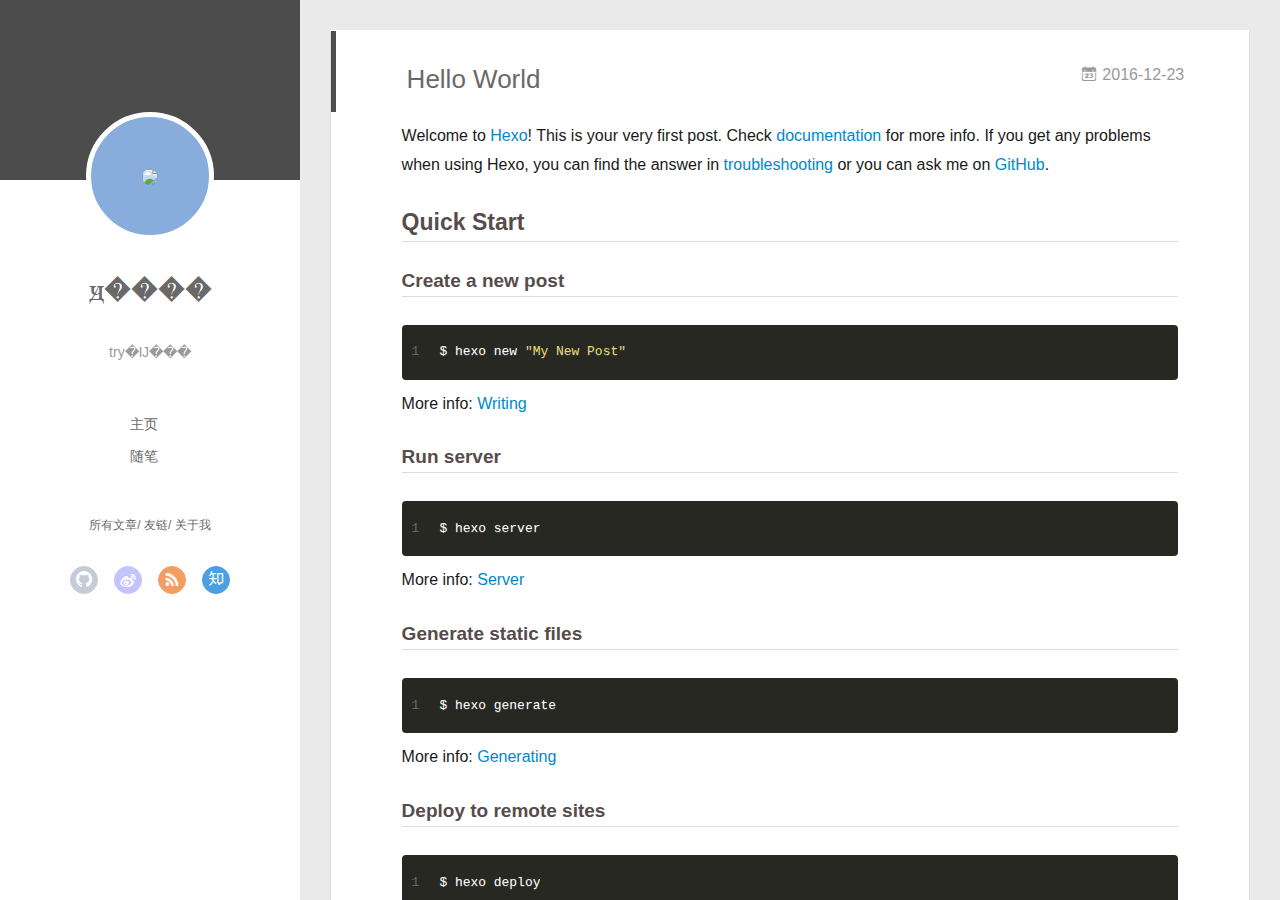
==== index.html @ 54d5b294 "Site updated: 2016-12-25 20:21:48" ====
<!DOCTYPE html>
<html>
<head>
  <meta charset="utf-8">
  
  <meta name="renderer" content="webkit">
  <meta http-equiv="X-UA-Compatible" content="IE=edge" >
  <link rel="dns-prefetch" href="http://inerdstack.com">
  <title>Hello</title>
  <meta name="viewport" content="width=device-width, initial-scale=1, maximum-scale=1">
  <meta name="description" content="There is a will,there is a way.">
<meta property="og:type" content="website">
<meta property="og:title" content="Hello">
<meta property="og:url" content="http://inerdstack.com/index.html">
<meta property="og:site_name" content="Hello">
<meta property="og:description" content="There is a will,there is a way.">
<meta name="twitter:card" content="summary">
<meta name="twitter:title" content="Hello">
<meta name="twitter:description" content="There is a will,there is a way.">
  
    <link rel="alternative" href="/atom.xml" title="Hello" type="application/atom+xml">
  
  
    <link rel="icon" href="/favicon.png">
  
  <link rel="stylesheet" href="/main.css?v=4.0.0.css">
  

  

</head>

<body>
  <div id="container" q-class="show:isCtnShow">
    <canvas id="anm-canvas" class="anm-canvas"></canvas>
    <div class="left-col" q-class="show:isShow">
      <div class="overlay"></div>
<div class="intrude-less">
	<header id="header" class="inner">
		<a href="/" class="profilepic">
			<img src="null" class="js-avatar">
		</a>

		<hgroup>
		  <h1 class="header-author"><a href="/">ԭ����</a></h1>
		</hgroup>

		
		<p class="header-subtitle">try�Ĳ���</p>
		

		<nav class="header-menu">
			<ul>
			
				<li><a href="/">主页</a></li>
	        
				<li><a href="/tags/随笔/">随笔</a></li>
	        
			</ul>
		</nav>
		<nav class="header-smart-menu">
	        
    		
    			
    			<a data-idx="0" q-on="click: openSlider(e, 'innerArchive')" href="javascript:void(0)">所有文章</a>
    			
    			
            
    			
    			<a data-idx="1" q-on="click: openSlider(e, 'friends')" href="javascript:void(0)">友链</a>
    			
    			
            
    			
    			<a data-idx="2" q-on="click: openSlider(e, 'aboutme')" href="javascript:void(0)">关于我</a>
    			
    			
            
		</nav>
		<nav class="header-nav">
			<div class="social">
				
					<a class="github" target="_blank" href="#" title="github"><i class="icon-github"></i></a>
		        
					<a class="weibo" target="_blank" href="#" title="weibo"><i class="icon-weibo"></i></a>
		        
					<a class="rss" target="_blank" href="#" title="rss"><i class="icon-rss"></i></a>
		        
					<a class="zhihu" target="_blank" href="#" title="zhihu"><i class="icon-zhihu"></i></a>
		        
			</div>
		</nav>
	</header>		
</div>

    </div>
    <div class="mid-col" q-class="show:isShow,hide:isShow|isFalse">
      <nav id="mobile-nav">
  	<div class="overlay">
  		<div class="slider-trigger"><i class="icon-sort"></i></div>
  		<h1 class="header-author js-mobile-header hide">ԭ����</h1>
  	</div>
	<div class="intrude-less">
		<header id="header" class="inner">
			<div class="profilepic">
				<img src="null" class="js-avatar">
			</div>
			<hgroup>
			  <h1 class="header-author">ԭ����</h1>
			</hgroup>
			
			<p class="header-subtitle">try�Ĳ���</p>
			
			<nav class="header-menu">
				<ul>
				
					<li><a href="/">主页</a></li>
		        
					<li><a href="/tags/随笔/">随笔</a></li>
		        
		        
		        	<li><a href="/archives/">所有文章</a></li>
		        
				</ul>
			</nav>
			<nav class="header-nav">
				<div class="social">
					
						<a class="github" target="_blank" href="#" title="github"><i class="icon-github"></i></a>
			        
						<a class="weibo" target="_blank" href="#" title="weibo"><i class="icon-weibo"></i></a>
			        
						<a class="rss" target="_blank" href="#" title="rss"><i class="icon-rss"></i></a>
			        
						<a class="zhihu" target="_blank" href="#" title="zhihu"><i class="icon-zhihu"></i></a>
			        
				</div>
			</nav>
		</header>				
	</div>
</nav>

      <div id="wrapper" class="body-wrap">
        <div class="menu-l">
          <div class="canvas-wrap">
            <canvas data-colors="#eaeaea" data-sectionHeight="100" data-contentId="js-content" id="myCanvas1" class="anm-canvas"></canvas>
          </div>
          <div id="js-content" class="content-ll">
            
  
    <article id="post-hello-world" class="article article-type-post  article-index" itemscope itemprop="blogPost">
  <div class="article-inner">
    
      <header class="article-header">
        
  
    <h1 itemprop="name">
      <a class="article-title" href="/2016/12/23/hello-world/">Hello World</a>
    </h1>
  

        <a href="/2016/12/23/hello-world/" class="archive-article-date">
  	<time datetime="2016-12-23T10:15:05.776Z" itemprop="datePublished"><i class="icon-calendar icon"></i>2016-12-23</time>
</a>
      </header>
    
    <div class="article-entry" itemprop="articleBody">
      
        <p>Welcome to <a href="https://hexo.io/" target="_blank" rel="external">Hexo</a>! This is your very first post. Check <a href="https://hexo.io/docs/" target="_blank" rel="external">documentation</a> for more info. If you get any problems when using Hexo, you can find the answer in <a href="https://hexo.io/docs/troubleshooting.html" target="_blank" rel="external">troubleshooting</a> or you can ask me on <a href="https://github.com/hexojs/hexo/issues" target="_blank" rel="external">GitHub</a>.</p>
<h2 id="Quick-Start"><a href="#Quick-Start" class="headerlink" title="Quick Start"></a>Quick Start</h2><h3 id="Create-a-new-post"><a href="#Create-a-new-post" class="headerlink" title="Create a new post"></a>Create a new post</h3><figure class="highlight bash"><table><tr><td class="gutter"><pre><div class="line">1</div></pre></td><td class="code"><pre><div class="line">$ hexo new <span class="string">"My New Post"</span></div></pre></td></tr></table></figure>
<p>More info: <a href="https://hexo.io/docs/writing.html" target="_blank" rel="external">Writing</a></p>
<h3 id="Run-server"><a href="#Run-server" class="headerlink" title="Run server"></a>Run server</h3><figure class="highlight bash"><table><tr><td class="gutter"><pre><div class="line">1</div></pre></td><td class="code"><pre><div class="line">$ hexo server</div></pre></td></tr></table></figure>
<p>More info: <a href="https://hexo.io/docs/server.html" target="_blank" rel="external">Server</a></p>
<h3 id="Generate-static-files"><a href="#Generate-static-files" class="headerlink" title="Generate static files"></a>Generate static files</h3><figure class="highlight bash"><table><tr><td class="gutter"><pre><div class="line">1</div></pre></td><td class="code"><pre><div class="line">$ hexo generate</div></pre></td></tr></table></figure>
<p>More info: <a href="https://hexo.io/docs/generating.html" target="_blank" rel="external">Generating</a></p>
<h3 id="Deploy-to-remote-sites"><a href="#Deploy-to-remote-sites" class="headerlink" title="Deploy to remote sites"></a>Deploy to remote sites</h3><figure class="highlight bash"><table><tr><td class="gutter"><pre><div class="line">1</div></pre></td><td class="code"><pre><div class="line">$ hexo deploy</div></pre></td></tr></table></figure>
<p>More info: <a href="https://hexo.io/docs/deployment.html" target="_blank" rel="external">Deployment</a></p>

      

      
    </div>
    <div class="article-info article-info-index">
      
      
      

      
        <p class="article-more-link">
          <a class="article-more-a" href="/2016/12/23/hello-world/">展开全文 >></a>
        </p>
      

      
      <div class="clearfix"></div>
    </div>
  </div>
</article>








  
  


          </div>
        </div>
      </div>
      <footer id="footer">
  <div class="outer">
    <div id="footer-info">
    	<div class="footer-left">
    		&copy; 2016 ԭ����
    	</div>
      	<div class="footer-right">
      		<a href="http://hexo.io/" target="_blank">Hexo</a>  Theme <a href="https://github.com/litten/hexo-theme-yilia" target="_blank">Yilia</a> by Litten
      	</div>
    </div>
  </div>
</footer>
    </div>
    <script>
	var yiliaConfig = {
		mathjax: false,
		isHome: true,
		isPost: false,
		isArchive: false,
		isTag: false,
		isCategory: false,
		open_in_new: false,
		root: "/",
		innerArchive: true
	}
</script>

<script src="/./main.js?v=4.0.0.js"></script>


    
<div class="tools-col" q-class="show:isShow,hide:isShow|isFalse" q-on="click:stop(e)">
  <div class="tools-wrap">
    
    	<section class="tools-section tools-section-all" q-show="innerArchive">
        <div class="search-wrap">
          <input class="search-ipt" q-model="search" type="text" placeholder="find something…">
          <i class="icon-search icon" q-show="search|isEmptyStr"></i>
          <i class="icon-close icon" q-show="search|isNotEmptyStr" q-on="click:clearChose(e)"></i>
        </div>
        <div class="widget tagcloud search-tag">
          <p class="search-tag-wording">tag:</p>
          <label class="search-switch">
            <input type="checkbox" q-on="click:toggleTag(e)" q-attr="checked:showTags">
          </label>
          <ul class="article-tag-list" q-show="showTags">
            
            <div class="clearfix"></div>
          </ul>
        </div>
        <ul class="search-ul">
          <p q-show="jsonFail" style="padding: 20px; font-size: 12px;">
            缺失模块。<br/>1、在博客根目录（注意不是yilia根目录）执行以下命令：<br/> npm i hexo-generator-json-content --save<br/><br/>
            2、在根目录_config.yml里添加配置：
<pre style="font-size: 12px;" q-show="jsonFail">
  jsonContent:
    meta: false
    pages: false
    posts:
      title: true
      date: true
      path: true
      text: true
      raw: false
      content: false
      slug: false
      updated: false
      comments: false
      link: false
      permalink: false
      excerpt: false
      categories: false
      tags: true
</pre>
          </p>
          <li class="search-li" q-repeat="items" q-show="isShow">
            <a q-attr="href:path|urlformat" class="search-title"><i class="icon-quo-left icon"></i><span q-text="title"></span></a>
            <p class="search-time">
              <i class="icon-calendar icon"></i>
              <span q-text="date|dateformat"></span>
            </p>
            <p class="search-tag">
              <i class="icon-price-tags icon"></i>
              <span q-repeat="tags" q-on="click:choseTag(e, name)" q-text="name|tagformat"></span>
            </p>
          </li>
        </ul>
    	</section>
    

    
    	<section class="tools-section tools-section-friends" q-show="friends">
  		
        <ul class="search-ul">
          
            <li class="search-li">
              <a href="http://localhost:4000/" target="_blank" class="search-title"><i class="icon-quo-left icon"></i>友情链接1</a>
            </li>
          
            <li class="search-li">
              <a href="http://localhost:4000/" target="_blank" class="search-title"><i class="icon-quo-left icon"></i>友情链接2</a>
            </li>
          
            <li class="search-li">
              <a href="http://localhost:4000/" target="_blank" class="search-title"><i class="icon-quo-left icon"></i>友情链接3</a>
            </li>
          
            <li class="search-li">
              <a href="http://localhost:4000/" target="_blank" class="search-title"><i class="icon-quo-left icon"></i>友情链接4</a>
            </li>
          
            <li class="search-li">
              <a href="http://localhost:4000/" target="_blank" class="search-title"><i class="icon-quo-left icon"></i>友情链接5</a>
            </li>
          
            <li class="search-li">
              <a href="http://localhost:4000/" target="_blank" class="search-title"><i class="icon-quo-left icon"></i>友情链接6</a>
            </li>
          
        </ul>
  		
    	</section>
    

    
    	<section class="tools-section tools-section-me" q-show="aboutme">
  	  	
  	  		<div class="aboutme-wrap" id="js-aboutme">很惭愧&lt;br&gt;&lt;br&gt;只做了一点微小的工作&lt;br&gt;谢谢大家</div>
  	  	
    	</section>
    
  </div>
  
</div>
    <!-- Root element of PhotoSwipe. Must have class pswp. -->
<div class="pswp" tabindex="-1" role="dialog" aria-hidden="true">

    <!-- Background of PhotoSwipe. 
         It's a separate element as animating opacity is faster than rgba(). -->
    <div class="pswp__bg"></div>

    <!-- Slides wrapper with overflow:hidden. -->
    <div class="pswp__scroll-wrap">

        <!-- Container that holds slides. 
            PhotoSwipe keeps only 3 of them in the DOM to save memory.
            Don't modify these 3 pswp__item elements, data is added later on. -->
        <div class="pswp__container">
            <div class="pswp__item"></div>
            <div class="pswp__item"></div>
            <div class="pswp__item"></div>
        </div>

        <!-- Default (PhotoSwipeUI_Default) interface on top of sliding area. Can be changed. -->
        <div class="pswp__ui pswp__ui--hidden">

            <div class="pswp__top-bar">

                <!--  Controls are self-explanatory. Order can be changed. -->

                <div class="pswp__counter"></div>

                <button class="pswp__button pswp__button--close" title="Close (Esc)"></button>

                <button class="pswp__button pswp__button--share" style="display:none" title="Share"></button>

                <button class="pswp__button pswp__button--fs" title="Toggle fullscreen"></button>

                <button class="pswp__button pswp__button--zoom" title="Zoom in/out"></button>

                <!-- Preloader demo http://codepen.io/dimsemenov/pen/yyBWoR -->
                <!-- element will get class pswp__preloader--active when preloader is running -->
                <div class="pswp__preloader">
                    <div class="pswp__preloader__icn">
                      <div class="pswp__preloader__cut">
                        <div class="pswp__preloader__donut"></div>
                      </div>
                    </div>
                </div>
            </div>

            <div class="pswp__share-modal pswp__share-modal--hidden pswp__single-tap">
                <div class="pswp__share-tooltip"></div> 
            </div>

            <button class="pswp__button pswp__button--arrow--left" title="Previous (arrow left)">
            </button>

            <button class="pswp__button pswp__button--arrow--right" title="Next (arrow right)">
            </button>

            <div class="pswp__caption">
                <div class="pswp__caption__center"></div>
            </div>

        </div>

    </div>

</div>
  </div>
</body>
</html>
---- main.css ----
.clearfix:after,.clearfix:before{content:"";display:table}.clearfix:after{clear:both}.left-col.show{box-shadow:0 0 6px 0 rgba(0,0,0,.75)}.mid-col,.mid-col.show .article,.tools-col,.tools-col .tools-section .search-tag.tagcloud .article-tag-list,.tools-col .tools-section .search-ul .search-tag span:hover,.tools-col .tools-section .search-ul .search-time span:hover,.tools-col .tools-section .search-ul .search-title:hover,.tools-col .tools-section .search-wrap .icon{-webkit-transition:all .2s ease-in;transition:all .2s ease-in;-ms-transition:all .2s ease-in}#container{-webkit-transition:all .8s ease-in;transition:all .8s ease-in;-ms-transition:all .8s ease-in}#container.show{background:-webkit-linear-gradient(250deg,#a0cfe4,#e8c37e);background:linear-gradient(200deg,#a0cfe4,#e8c37e)}@-webkit-keyframes leftIn{0%,60%,75%,90%,to{-webkit-animation-timing-function:cubic-bezier(.215,.61,.355,1);animation-timing-function:cubic-bezier(.215,.61,.355,1)}0%{-webkit-transform:translateZ(0);transform:translateZ(0)}60%{-webkit-transform:translate3d(358px,0,0);transform:translate3d(358px,0,0)}75%{-webkit-transform:translate3d(323px,0,0);transform:translate3d(323px,0,0)}90%{-webkit-transform:translate3d(338px,0,0);transform:translate3d(338px,0,0)}to{-webkit-transform:translate3d(333px,0,0);transform:translate3d(333px,0,0)}}@keyframes leftIn{0%,60%,75%,90%,to{-webkit-animation-timing-function:cubic-bezier(.215,.61,.355,1);animation-timing-function:cubic-bezier(.215,.61,.355,1)}0%{-webkit-transform:translateZ(0);transform:translateZ(0)}60%{-webkit-transform:translate3d(358px,0,0);transform:translate3d(358px,0,0)}75%{-webkit-transform:translate3d(323px,0,0);transform:translate3d(323px,0,0)}90%{-webkit-transform:translate3d(338px,0,0);transform:translate3d(338px,0,0)}to{-webkit-transform:translate3d(333px,0,0);transform:translate3d(333px,0,0)}}.mid-col.show{-webkit-animation-duration:.8s;animation-duration:.8s;-webkit-animation-fill-mode:both;animation-fill-mode:both;-webkit-animation-name:leftIn;animation-name:leftIn}@-webkit-keyframes leftOut{0%,60%,75%,90%,to{-webkit-animation-timing-function:cubic-bezier(.215,.61,.355,1);animation-timing-function:cubic-bezier(.215,.61,.355,1)}0%{-webkit-transform:translate3d(333px,0,0);transform:translate3d(333px,0,0)}60%{-webkit-transform:translate3d(-25px,0,0);transform:translate3d(-25px,0,0)}75%{-webkit-transform:translate3d(10px,0,0);transform:translate3d(10px,0,0)}90%{-webkit-transform:translate3d(-5px,0,0);transform:translate3d(-5px,0,0)}to{-webkit-transform:translateZ(0);transform:translateZ(0)}}@keyframes leftOut{0%,60%,75%,90%,to{-webkit-animation-timing-function:cubic-bezier(.215,.61,.355,1);animation-timing-function:cubic-bezier(.215,.61,.355,1)}0%{-webkit-transform:translate3d(333px,0,0);transform:translate3d(333px,0,0)}60%{-webkit-transform:translate3d(-25px,0,0);transform:translate3d(-25px,0,0)}75%{-webkit-transform:translate3d(10px,0,0);transform:translate3d(10px,0,0)}90%{-webkit-transform:translate3d(-5px,0,0);transform:translate3d(-5px,0,0)}to{-webkit-transform:translateZ(0);transform:translateZ(0)}}.mid-col.hide{-webkit-animation-duration:.8s;animation-duration:.8s;-webkit-animation-fill-mode:both;animation-fill-mode:both;-webkit-animation-name:leftOut;animation-name:leftOut}@-webkit-keyframes smallLeftIn{0%,60%,75%,90%,to{-webkit-animation-timing-function:cubic-bezier(.215,.61,.355,1);animation-timing-function:cubic-bezier(.215,.61,.355,1)}0%{-webkit-transform:translateZ(0);transform:translateZ(0)}60%{-webkit-transform:translate3d(325px,0,0);transform:translate3d(325px,0,0)}75%{-webkit-transform:translate3d(290px,0,0);transform:translate3d(290px,0,0)}90%{-webkit-transform:translate3d(305px,0,0);transform:translate3d(305px,0,0)}to{-webkit-transform:translate3d(300px,0,0);transform:translate3d(300px,0,0)}}@keyframes smallLeftIn{0%,60%,75%,90%,to{-webkit-animation-timing-function:cubic-bezier(.215,.61,.355,1);animation-timing-function:cubic-bezier(.215,.61,.355,1)}0%{-webkit-transform:translateZ(0);transform:translateZ(0)}60%{-webkit-transform:translate3d(325px,0,0);transform:translate3d(325px,0,0)}75%{-webkit-transform:translate3d(290px,0,0);transform:translate3d(290px,0,0)}90%{-webkit-transform:translate3d(305px,0,0);transform:translate3d(305px,0,0)}to{-webkit-transform:translate3d(300px,0,0);transform:translate3d(300px,0,0)}}.tools-col.show{-webkit-animation-duration:.8s;animation-duration:.8s;-webkit-animation-fill-mode:both;animation-fill-mode:both;-webkit-animation-name:smallLeftIn;animation-name:smallLeftIn}@-webkit-keyframes smallleftOut{0%,60%,75%,90%,to{-webkit-animation-timing-function:cubic-bezier(.215,.61,.355,1);animation-timing-function:cubic-bezier(.215,.61,.355,1)}0%{-webkit-transform:translate3d(333px,0,0);transform:translate3d(333px,0,0)}60%{-webkit-transform:translate3d(-25px,0,0);transform:translate3d(-25px,0,0)}75%{-webkit-transform:translate3d(10px,0,0);transform:translate3d(10px,0,0)}90%{-webkit-transform:translate3d(-5px,0,0);transform:translate3d(-5px,0,0)}to{-webkit-transform:translateZ(0);transform:translateZ(0)}}@keyframes smallleftOut{0%,60%,75%,90%,to{-webkit-animation-timing-function:cubic-bezier(.215,.61,.355,1);animation-timing-function:cubic-bezier(.215,.61,.355,1)}0%{-webkit-transform:translate3d(333px,0,0);transform:translate3d(333px,0,0)}60%{-webkit-transform:translate3d(-25px,0,0);transform:translate3d(-25px,0,0)}75%{-webkit-transform:translate3d(10px,0,0);transform:translate3d(10px,0,0)}90%{-webkit-transform:translate3d(-5px,0,0);transform:translate3d(-5px,0,0)}to{-webkit-transform:translateZ(0);transform:translateZ(0)}}.tools-col.hide{-webkit-animation-duration:.8s;animation-duration:.8s;-webkit-animation-fill-mode:both;animation-fill-mode:both;-webkit-animation-name:smallleftOut;animation-name:smallleftOut}html{-ms-text-size-adjust:100%;-webkit-text-size-adjust:100%;-webkit-tap-highlight-color:transparent;height:100%}body{margin:0;font-size:14px;font-family:Helvetica Neue,Helvetica,STHeiTi,Arial,sans-serif;line-height:1.5;color:#333;background-color:#fff;min-height:100%}article,aside,details,figcaption,figure,footer,header,hgroup,main,menu,nav,section,summary{display:block}audio,canvas,progress,video{display:inline-block}audio:not([controls]){display:none;height:0}progress{vertical-align:baseline}[hidden],template{display:none}a{background:transparent;text-decoration:none;color:#08c}a:active{outline:0}abbr[title]{border-bottom:1px dotted}b,strong{font-weight:700}dfn{font-style:italic}mark{background:#ff0;color:#000}small{font-size:80%}sub,sup{font-size:75%;line-height:0;position:relative;vertical-align:baseline}sup{top:-.5em}sub{bottom:-.25em}img{border:0;vertical-align:middle;max-width:100%}svg:not(:root){overflow:hidden}pre{overflow:auto;white-space:pre;white-space:pre-wrap;word-wrap:break-word}code,kbd,pre,samp{font-family:monospace,monospace;font-size:1em}button,input,optgroup,select,textarea{color:inherit;font:inherit;margin:0;vertical-align:middle}button,input,select{overflow:visible}button,select{text-transform:none}button,html input[type=button],input[type=reset],input[type=submit]{-webkit-appearance:button;cursor:pointer}[disabled]{cursor:default}button::-moz-focus-inner,input::-moz-focus-inner{border:0;padding:0}input{line-height:normal}input[type=checkbox],input[type=radio]{box-sizing:border-box;padding:0}input[type=number]::-webkit-inner-spin-button,input[type=number]::-webkit-outer-spin-button{height:auto}input[type=search]{-webkit-appearance:textfield;box-sizing:border-box}input[type=search]::-webkit-search-cancel-button,input[type=search]::-webkit-search-decoration{-webkit-appearance:none}fieldset{border:1px solid silver;margin:0 2px;padding:.35em .625em .75em}legend{border:0;padding:0}textarea{overflow:auto;resize:vertical;vertical-align:top}optgroup{font-weight:700}button,input,select,textarea{outline:0}input,textarea{-webkit-user-modify:read-write-plaintext-only}input::-ms-clear,input::-ms-reveal{display:none}input::-moz-placeholder,textarea::-moz-placeholder{color:#999}input:-ms-input-placeholder,textarea:-ms-input-placeholder{color:#999}input::-webkit-input-placeholder,textarea::-webkit-input-placeholder{color:#999}.placeholder{color:#999}table{border-collapse:collapse;border-spacing:0}td,th{padding:0}blockquote,figure,form,h1,h2,h3,h4,h5,h6,p{margin:0}dd,dl,li,ol,ul{margin:0;padding:0}ol,ul{list-style:none outside none}h1,h2,h3{line-height:2;font-weight:400}h1{font-size:18px}h2{font-size:16px}h3{font-size:14px}i{font-style:normal}*{box-sizing:border-box}@font-face{font-family:iconfont;src:url(/fonts/iconfont.eot);src:url(/fonts/iconfont.eot#iefix) format("embedded-opentype"),url(/fonts/iconfont.woff) format("woff"),url(/fonts/iconfont.ttf) format("truetype"),url(/fonts/iconfont.svg#iconfont) format("svg")}[class*=" icon-"],[class^=icon-]{font-family:iconfont!important;speak:none;font-size:16px;font-style:normal;font-weight:400;font-variant:normal;text-transform:none;line-height:1;-webkit-font-smoothing:antialiased;-moz-osx-font-smoothing:grayscale}.icon-twitter:before{content:"\E600"}.icon-facebook:before{content:"\E601"}.icon-clock:before{content:"\E602"}.icon-mail:before{content:"\E609"}.icon-link:before{content:"\E6AB"}.icon-search:before{content:"\E65B"}.icon-smile:before{content:"\E64A"}.icon-roundrightfill:before{content:"\E65A"}.icon-list:before{content:"\E682"}.icon-book:before{content:"\E6FE"}.icon-home:before{content:"\E6BB"}.icon-share:before{content:"\E618"}.icon-qq:before{content:"\E62D"}.icon-weibo:before{content:"\E619"}.icon-sort:before{content:"\E700"}.icon-jianshu:before{content:"\E613"}.icon-circle-left:before{content:"\E71F"}.icon-circle-right:before{content:"\E720"}.icon-loading:before{content:"\E614"}.icon-close:before{content:"\E60C"}.icon-tumblr:before{content:"\E6B0"}.icon-calendar:before{content:"\E667"}.icon-rss:before{content:"\E877"}.icon-price-tags:before{content:"\E6F9"}.icon-quo-left:before{content:"\E7F5"}.icon-quo-right:before{content:"\E7F6"}.icon-github:before{content:"\E735"}.icon-film:before{content:"\E7B7"}.icon-weixin:before{content:"\E61F"}.icon-qzone:before{content:"\E680"}.icon-douban:before{content:"\E64C"}.icon-roundleftfill:before{content:"\E799"}.icon-tuding:before{content:"\E651"}.icon-zhihu:before{content:"\E61B"}.icon-linkedin:before{content:"\E6D4"}.icon-google:before{content:"\E635"}body,button,input,select,textarea{color:#1a1a1a;font-family:lucida grande,lucida sans unicode,lucida,helvetica,Hiragino Sans GB,Microsoft YaHei,WenQuanYi Micro Hei,sans-serif;font-size:16px;font-size:1rem;line-height:1.75}body{overflow-y:hidden;background:#eaeaea}#container,body,html{height:100%;overflow-x:hidden;overflow-y:auto}#container{position:relative;min-height:100%}#container .anm-canvas{display:none}#container.show .anm-canvas{display:block;position:fixed}.body-wrap{margin-bottom:80px}.mid-col{position:absolute;right:0;min-height:100%;background:#eaeaea;left:300px;width:auto}.mid-col.show{background:none;opacity:.9}.mid-col.show .article{background:hsla(0,0%,100%,.3)}#mobile-nav{display:none}#mobile-nav .overlay{height:110px;position:absolute;width:100%;background:#4d4d4d}#mobile-nav .overlay.fixed{position:fixed;height:42px;z-index:99}#mobile-nav #header{padding:10px 0 0}#mobile-nav #header .profilepic{display:block;position:relative;z-index:100}#mobile-nav #header .header-menu{height:auto;margin:10px}#mobile-nav #header .header-menu ul{text-align:center;cursor:default}#mobile-nav #header .header-menu li{display:inline-block;margin:3px}.left-col{background:#fff;width:300px;position:fixed;opacity:1;-webkit-transition:all .2s ease-in;transition:all .2s ease-in;height:100%;z-index:999}.left-col .overlay{width:100%;height:180px;background-color:#000;position:absolute;opacity:.7}.left-col .intrude-less{width:76%;text-align:center;margin:112px auto 0}.left-col #header{width:100%;height:300px;position:relative;border-bottom:1px solid color-border}.left-col #header a{color:#696969}.left-col #header a:hover{color:#b0a0aa}.left-col #header .header-subtitle{text-align:center;color:#999;font-size:14px;line-height:25px;overflow:hidden;text-overflow:ellipsis;display:-webkit-box;-webkit-line-clamp:2;-webkit-box-orient:vertical}.left-col #header .header-menu{font-weight:300;line-height:31px;cursor:pointer;text-transform:uppercase;float:none;min-height:150px;margin-left:-12px;text-align:center;display:-webkit-box;-webkit-box-orient:horizontal;-webkit-box-pack:center;-webkit-box-align:center}.left-col #header .header-menu li{cursor:default}.left-col #header .header-menu li a{font-size:14px;min-width:300px}.left-col #header .header-smart-menu{font-size:12px;margin-bottom:20px}.left-col #header .header-smart-menu a:after{content:'/'}.left-col #header .header-smart-menu a:last-child:after{content:''}.left-col #header .profilepic{display:block;border:5px solid #fff;border-radius:300px;width:128px;height:128px;margin:0 auto;position:relative;overflow:hidden;background:#88acdb;-webkit-transition:all .2s ease-in;display:-webkit-box;-webkit-box-orient:horizontal;-webkit-box-pack:center;-webkit-box-align:center;text-align:center}.left-col #header .profilepic img{border-radius:300px;opacity:1;-webkit-transition:all .2s ease-in}.left-col #header .profilepic img.show{width:100%;height:100%;opacity:1}.left-col #header .header-author{text-align:center;margin:.67em 0;font-family:Roboto,serif;font-size:30px;-webkit-transition:.3s;transition:.3s}::-webkit-scrollbar{width:10px;height:10px}::-webkit-scrollbar-button{width:0;height:0}::-webkit-scrollbar-button:end:decrement,::-webkit-scrollbar-button:start:increment{display:none}::-webkit-scrollbar-corner{display:block}::-webkit-scrollbar-thumb{border-radius:8px;background-color:rgba(0,0,0,.2)}::-webkit-scrollbar-thumb:hover{border-radius:8px;background-color:rgba(0,0,0,.5)}::-webkit-scrollbar-thumb,::-webkit-scrollbar-track{border-right:1px solid transparent;border-left:1px solid transparent}::-webkit-scrollbar-track:hover{background-color:rgba(0,0,0,.15)}::-webkit-scrollbar-button:start{width:10px;height:10px;background:url(/img/scrollbar_arrow.png) no-repeat 0 0}::-webkit-scrollbar-button:start:hover{background:url(/img/scrollbar_arrow.png) no-repeat -15px 0}::-webkit-scrollbar-button:start:active{background:url(/img/scrollbar_arrow.png) no-repeat -30px 0}::-webkit-scrollbar-button:end{width:10px;height:10px;background:url(/img/scrollbar_arrow.png) no-repeat 0 -18px}::-webkit-scrollbar-button:end:hover{background:url(/img/scrollbar_arrow.png) no-repeat -15px -18px}::-webkit-scrollbar-button:end:active{background:url(/img/scrollbar_arrow.png) no-repeat -30px -18px}.article-entry .highlight,.article-entry pre{background:#272822;margin:10px 0;padding:10px;overflow:auto;color:#fff;font-size:.9em;line-height:22.400000000000002px}.article-entry .gist .gist-file .gist-data .line-numbers,.article-entry .highlight .gutter pre,.article-entry .highlight .gutter pre .line{color:#666}.article-entry code,.article-entry pre{font-family:Source Code Pro,Consolas,Monaco,Menlo,monospace}.article-entry code{background:#eee;padding:0 .3em;border:none}.article-entry pre code{background:none;text-shadow:none;padding:0;color:#fff}.article-entry .highlight{border-radius:4px}.article-entry .highlight pre{border:none;margin:0;padding:0}.article-entry .highlight table{margin:0;width:auto}.article-entry .highlight td{border:none;padding:0}.article-entry .highlight figcaption{color:highlight-comment;line-height:1em;margin-bottom:1em}.article-entry .highlight figcaption:after,.article-entry .highlight figcaption:before{content:"";display:table}.article-entry .highlight figcaption:after{clear:both}.article-entry .highlight figcaption a{float:right}.article-entry .highlight .gutter pre{text-align:right;padding-right:20px}.article-entry .highlight .gutter pre .line{text-shadow:none}.article-entry .highlight .line{color:#fff}.article-entry .gist{margin:0 -20px;border-style:solid;border-color:#ddd;border-width:1px 0;background:#272822;padding:15px 20px 15px 0}.article-entry .gist .gist-file{border:none;font-family:Source Code Pro,Consolas,Monaco,Menlo,monospace;margin:0}.article-entry .gist .gist-file .gist-data{background:none;border:none}.article-entry .gist .gist-file .gist-data .line-numbers{background:none;border:none;padding:0 20px 0 0}.article-entry .gist .gist-file .gist-data .line-data{padding:0!important}.article-entry .gist .gist-file .highlight{margin:0;padding:0;border:none}.article-entry .gist .gist-file .gist-meta{background:#272822;color:highlight-comment;font:.85em Helvetica Neue,Helvetica,Arial,sans-serif;text-shadow:0 0;padding:0;margin-top:1em;margin-left:20px}.article-entry .gist .gist-file .gist-meta a{color:#258fb8;font-weight:400}.article-entry .gist .gist-file .gist-meta a:hover{text-decoration:underline}pre .comment{color:#75715e}pre .class .params,pre .function .keyword,pre .keyword{color:#66d9ef}pre .css .value,pre .doctype,pre .function,pre .params,pre .tag{color:#fff}pre .at_rule,pre .at_rule .keyword,pre .css~* .tag,pre .preprocessor,pre .preprocessor .keyword,pre .title{color:#f92672}pre .attribute,pre .built_in,pre .class,pre .css~* .class,pre .function .title{color:#a6e22e}pre .string,pre .value{color:#e6db74}pre .number{color:#7163d7}pre .css~* .id,pre .id{color:#fd971f}#header .tagcloud a{color:#fff}.tagcloud a{display:inline-block;text-decoration:none;font-weight:400;font-size:10px;color:#fff;height:18px;line-height:18px;float:left;padding:0 5px 0 10px;position:relative;border-radius:0 5px 5px 0;margin:5px 9px 5px 8px;font-family:Menlo,Monaco,Andale Mono,lucida console,Courier New,monospace}.tagcloud a:hover{opacity:.8}.tagcloud a:before{content:" ";width:0;height:0;position:absolute;top:0;left:-18px;border:9px solid transparent}.tagcloud a:after{content:" ";width:4px;height:4px;background-color:#fff;border-radius:4px;box-shadow:0 0 0 1px rgba(0,0,0,.3);position:absolute;top:7px;left:2px}.tagcloud a.color1{background:#ff945c}.tagcloud a.color1:before{border-right-color:#ff945c}.tagcloud a.color2{background:#cc8167}.tagcloud a.color2:before{border-right-color:#cc8167}.tagcloud a.color3{background:#ba8f6c}.tagcloud a.color3:before{border-right-color:#ba8f6c}.tagcloud a.color4{background:#94635c}.tagcloud a.color4:before{border-right-color:#94635c}.tagcloud a.color5{background:#7b5d5f}.tagcloud a.color5:before{border-right-color:#7b5d5f}.article-tag-list .article-tag-list-item{float:left}.article-pop-out .icon-tuding{color:#999;float:left;margin-right:10px;margin-top:6px}.article-tag,.article-tag .article-tag-list{float:left}.article-tag .icon-price-tags{color:#999;float:left;margin-right:10px;margin-top:6px}.article-category{float:left}.article-category .icon{color:#999;float:left;margin-right:10px;margin-top:6px}.article-pop-out{float:left}.archive-article-date{color:#999;margin-right:7.6923%;float:right}.archive-article-date .icon{margin:5px 5px 5px 0}.glass{background-color:rgba(54,70,93,.9);z-index:998;-webkit-transition:opacity .15s;transition:opacity .15s;width:100%;height:100%;display:none}.glass,.tagcloud-ctn{left:0;opacity:1;bottom:0;position:fixed;right:0;top:0}.tagcloud-ctn{z-index:90120;background-size:100% 100%}.tagcloud-ctn .tagcloud-global{position:fixed;top:50%;left:50%;margin-top:-115px;margin-left:-315px;width:630px}.tagcloud-ctn .tagcloud-global a{width:80px;height:80px;border-radius:50%;background:#f2992e;color:#fff;display:block;float:left;line-height:80px;text-align:center}.tagcloud-ctn .tagcloud-global .tab-post-types .tab-post-type:nth-child(1) .post-type-icon{background:#f2992e}.tagcloud-ctn .tagcloud-global .tab-post-types .tab-post-type:nth-child(2) .post-type-icon{background:#56bc8a}.tagcloud-ctn .tagcloud-global .tab-post-types .tab-post-type:nth-child(3) .post-type-icon{background:#4aa8d8}.tagcloud-ctn .tagcloud-global .tab-post-types .tab-post-type:nth-child(4) .post-type-icon{background:#a77dc2}.tagcloud-ctn .tagcloud-global .tab-post-types .tab-post-type:nth-child(5) .post-type-icon{background:#dd765d}#header .header-nav{width:100%;position:absolute;-webkit-transition:-webkit-transform .3s ease-in;transition:-webkit-transform .3s ease-in;transition:transform .3s ease-in;transition:transform .3s ease-in,-webkit-transform .3s ease-in}#header .header-nav .social{margin-top:10px;text-align:center;display:-webkit-box;display:-ms-flexbox;display:flex;-ms-flex-wrap:wrap;flex-wrap:wrap;-webkit-box-pack:center;-ms-flex-pack:center;justify-content:center}#header .header-nav .social a{border-radius:50%;display:-moz-inline-stack;display:inline-block;vertical-align:middle;*vertical-align:auto;zoom:1;*display:inline;margin:0 8px 15px;-webkit-transition:.3s;transition:.3s;text-align:center;color:#fff;opacity:.7;width:28px;height:28px;line-height:26px}#header .header-nav .social a:hover{opacity:1}#header .header-nav .social a.weibo{background:#aaf;border:1px solid #aaf}#header .header-nav .social a.weibo:hover{border:1px solid #aaf}#header .header-nav .social a.rss{background:#ef7522;border:1px solid #ef7522}#header .header-nav .social a.rss:hover{border:1px solid #cf5d0f}#header .header-nav .social a.github{background:#afb6ca;border:1px solid #afb6ca}#header .header-nav .social a.github:hover{border:1px solid #909ab6}#header .header-nav .social a.facebook{background:#3b5998;border:1px solid #3b5998}#header .header-nav .social a.facebook:hover{border:1px solid #2d4373}#header .header-nav .social a.google{background:#c83d20;border:1px solid #c83d20}#header .header-nav .social a.google:hover{border:1px solid #9c3019}#header .header-nav .social a.twitter{background:#55cff8;border:1px solid #55cff8}#header .header-nav .social a.twitter:hover{border:1px solid #24c1f6}#header .header-nav .social a.linkedin{background:#005a87;border:1px solid #005a87}#header .header-nav .social a.linkedin:hover{border:1px solid #006b98}#header .header-nav .social a.zhihu{background:#0078d8;border:1px solid #0078d8}#header .header-nav .social a.zhihu:hover{border:1px solid #0078d8}#header .header-nav .social a.douban{background:#06c611;border:1px solid #06c611}#header .header-nav .social a.douban:hover{border:1px solid #06c611}#header .header-nav .social a.mail{background:#005a87;border:1px solid #005a87}#header .header-nav .social a.mail:hover{border:1px solid #006b98}#header .header-nav .social a.jianshu{background:#ff5722;border:1px solid #ff5722}#header .header-nav .social a.jianshu:hover{border:1px solid #ff5722}#header .header-nav .social a.weixin{background:#4caf50;border:1px solid #4caf50}#header .header-nav .social a.weixin:hover{border:1px solid #4caf50}#header .header-nav .social a.qq{background:#34baad;border:1px solid #34baad}#header .header-nav .social a.qq:hover{border:1px solid #34baad}#page-nav{text-align:center;margin-top:30px}#page-nav .page-number{width:20px;height:25px;background:#4d4d4d;display:inline-block;color:#fff;line-height:25px;font-size:12px;margin:0 5px 30px;border-radius:2px}#page-nav .page-number:hover{background:#5e5e5e}#page-nav .current{background:#88acdb;cursor:default}#page-nav .current:hover{background:#88acdb}#page-nav .extend{color:#4d4d4d;margin:0 27px;opacity:1}#page-nav .extend:hover{color:#5e5e5e}#page-nav:hover .extend{opacity:1}.archives-wrap{position:relative;margin:0 30px;padding-right:60px;border-bottom:1px solid #eee;background:#fff}.archives-wrap:first-child{margin-top:30px}.archives-wrap:last-child{margin-bottom:80px}.archives-wrap .archive-year-wrap{line-height:35px;width:200px;position:absolute;padding-top:15px;font-size:1.8em}.archives-wrap .archive-year-wrap a{color:#666;font-weight:700;padding-left:48px}.archives{position:relative}.archives .article-info{border:none}.archives .archive-article{margin-left:200px;padding:20px 0;border-bottom:1px solid #eee;border-top:1px solid #fff;position:relative}.archives .archive-article:first-child{border-top:none}.archives .archive-article:last-child{border-bottom:none}.archives .archive-article-title{font-size:16px;color:#333;-webkit-transition:color .3s;transition:color .3s}.archives .archive-article-title:hover{color:#657b83}.archives .archive-article-title span{display:block;color:#a8a8a8;font-size:12px;line-height:14px;height:7px;padding-left:2px}.archives .archive-article-title span:before{display:inline-block;content:"\201C";font-family:serif;font-size:30px;float:left;margin:4px 4px 0 -12px;color:#c8c8c8}.archive-article-inner .icon-clock{margin-right:5px}.archive-article-inner .archive-article-header{position:relative;min-height:36px}.archive-article-inner .article-meta{position:relative;float:right;margin-top:-10px;color:#555;background:none;text-align:right;width:auto}.archive-article-inner .article-meta .article-date time{color:#aaa}.archive-article-inner .article-meta .archive-article-date,.archive-article-inner .article-meta .article-tag-list{margin-right:30px;display:-moz-inline-stack;display:inline-block;vertical-align:middle;zoom:1;color:#666;font-size:14px}.archive-article-inner .article-meta .archive-article-date{cursor:default;font-size:12px;margin-bottom:5px;margin-top:-10px;margin-right:0}.archive-article-inner .article-meta .article-category:before{float:left;margin-top:1px;left:15px}.archive-article-inner .article-meta .article-category .article-category-link{width:auto;max-width:83px;padding-left:10px}.archive-article-inner .article-meta .article-tag-list{margin-top:0}.archive-article-inner .article-meta .article-tag-list:before{left:15px}.archive-article-inner .article-meta .article-tag-list .article-tag-list-item{display:inline-block;width:auto;max-width:83px;padding-left:8px;font-size:12px}.tools-col{width:360px;height:100%;position:fixed;left:0;top:0;z-index:998;padding:0;opacity:0}.tools-col.show{opacity:1}.tools-col .tools-section,.tools-col .tools-wrap{height:100%;color:#e5e5e5;width:360px;overflow:hidden;overflow-y:auto}.tools-col .tools-section ::-webkit-scrollbar,.tools-col .tools-wrap ::-webkit-scrollbar{display:none}.tools-col .tools-section .search-wrap{width:310px;margin:20px 20px 10px;position:relative}.tools-col .tools-section .search-wrap .search-ipt{width:310px;color:#fff;background:none;border:none;border-bottom:2px solid #fff;font-family:Roboto,serif}.tools-col .tools-section .search-wrap .icon{position:absolute;right:0;top:7px;color:#fff;cursor:pointer}.tools-col .tools-section .search-wrap .icon:hover{-webkit-transform:scale(1.2);transform:scale(1.2)}.tools-col .tools-section .search-wrap ::-webkit-input-placeholder{color:#ededed}.tools-col .tools-section .search-tag.tagcloud{text-align:center;position:relative}.tools-col .tools-section .search-tag.tagcloud .search-tag-wording{font-size:12px;float:right;margin:4px 75px 0 0}.tools-col .tools-section .search-tag.tagcloud .search-switch{width:40px;height:25px;display:block}.tools-col .tools-section .search-tag.tagcloud .search-switch input{width:40px;height:14px;position:absolute;top:0;right:30px;z-index:2;border:0;background:0 0;-webkit-appearance:none;outline:0}.tools-col .tools-section .search-tag.tagcloud .search-switch input:before{content:'';width:40px;height:14px;border:1px solid #bdcabc;background-color:#fdfdfd;border-radius:20px;cursor:pointer;display:inline-block;position:relative;vertical-align:middle;box-sizing:content-box;box-shadow:inset 0 0 0 0 #dfdfdf;-webkit-transition:border .4s,box-shadow .4s;transition:border .4s,box-shadow .4s;background-clip:content-box}.tools-col .tools-section .search-tag.tagcloud .search-switch input:checked:before{border-color:#64bd63;box-shadow:inset 0 0 0 .16rem #64bd63;background-color:#64bd63;-webkit-transition:border .4s,box-shadow .4s,background-color 1.2s;transition:border .4s,box-shadow .4s,background-color 1.2s}.tools-col .tools-section .search-tag.tagcloud .search-switch input:checked:after{left:27px;background:#fff}.tools-col .tools-section .search-tag.tagcloud .search-switch input:after{content:'';width:14px;height:14px;position:absolute;top:16px;left:2px;-webkit-transform:translateY(-50%);border-radius:100%;background-color:#91c0f1;box-shadow:0 1px 1px rgba(0,0,0,.4);-webkit-transition:left .2s;transition:left .2s;cursor:pointer}.tools-col .tools-section .search-tag.tagcloud .article-tag-list{display:none;margin:15px 10px 0;padding:10px;background:hsla(0,0%,100%,.2)}.tools-col .tools-section .search-tag.tagcloud .article-tag-list.show{display:block}.tools-col .tools-section .search-tag.tagcloud .a{float:none}.tools-col .tools-section .search-ul{margin-top:10px;color:rgba(77,77,77,.75)}.tools-col .tools-section .search-ul .search-li{padding:10px 20px;border-bottom:1px dotted #dcdcdc}.tools-col .tools-section .search-ul .search-li:hover{background:hsla(0,0%,100%,.2)}.tools-col .tools-section .search-ul .search-title{overflow:hidden;white-space:nowrap;text-overflow:ellipsis;display:block;color:#fffff8;text-shadow:1px 1px rgba(77,77,77,.25)}.tools-col .tools-section .search-ul .search-title .icon{margin-right:10px;color:#fffdd8}.tools-col .tools-section .search-ul .search-title:hover{color:#fff}.tools-col .tools-section .search-ul .search-tag,.tools-col .tools-section .search-ul .search-time{font-size:12px;color:#fffdd8;margin-right:10px}.tools-col .tools-section .search-ul .search-tag .icon,.tools-col .tools-section .search-ul .search-time .icon{margin-right:0}.tools-col .tools-section .search-ul .search-tag span,.tools-col .tools-section .search-ul .search-time span{cursor:pointer}.tools-col .tools-section .search-ul .search-tag span:hover,.tools-col .tools-section .search-ul .search-time span:hover{color:#fff}.tools-col .tools-section .search-ul .search-time{float:left}.tools-col .tools-section .search-ul .search-tag span{margin-right:5px}.tools-col .tools-section-friends{padding-top:30px}.tools-col .aboutme-wrap{display:-webkit-box;display:-ms-flexbox;display:flex;-webkit-box-align:center;-ms-flex-align:center;align-items:center;-webkit-box-pack:center;-ms-flex-pack:center;justify-content:center;width:100%;height:100%;color:#fffdd8;text-shadow:1px 1px rgba(77,77,77,.45)}.body-wrap>article{position:relative}@-webkit-keyframes cd-bounce-1{0%{opacity:0;-webkit-transform:scale(1)}60%{opacity:1;-webkit-transform:scale(1.01)}to{-webkit-transform:scale(1)}}@keyframes cd-bounce-1{0%{opacity:0;-webkit-transform:scale(1);transform:scale(1)}60%{opacity:1;-webkit-transform:scale(1.01);transform:scale(1.01)}to{-webkit-transform:scale(1);transform:scale(1)}}.article{margin:30px;position:relative;border:1px solid #ddd;border-top:1px solid #fff;border-bottom:1px solid #fff;background:#fff;-webkit-transition:all .2s ease-in;transition:all .2s ease-in}.article img{max-width:100%}.article-inner h1.article-title,.article-title{color:#696969;margin-left:0;font-weight:300;line-height:35px;margin-bottom:20px;font-size:26px;-webkit-transition:color .3s;transition:color .3s}.article-header{border-left:5px solid #4d4d4d;padding:30px 0 15px 25px;padding-left:7.6923%}.article-meta{width:150px;font-size:14;text-align:right;position:absolute;right:0;top:23px;text-align:center;z-index:1}.article-meta time{color:#aaa}.article-meta time .icon-clock{margin-right:8px;font-size:16px}.article-more-link{margin-top:0;text-align:left;float:right}.article-more-link a{background:#4d4d4d;color:#fff;font-size:12px;padding:5px 8px;line-height:16px;border-radius:2px;-webkit-transition:background .3s;transition:background .3s}.article-more-link a:hover{background:#3c3c3c}.article-more-link a.hidden{visibility:hidden}.article-info.info-on-right{margin:10px 0 0;float:right}.article-info-index.article-info{padding-top:20px;margin:30px 7.6923% 0;min-height:72px;border-top:1px solid #ddd}.article-info-post.article-info{padding:0;border:none;margin:-30px 0 20px 7.6923%}.article-inner p{margin:0 0 1.75em}.article-inner{border-color:#d1d1d1}.article-inner h1{font-size:28px;font-size:1.75rem;line-height:1.25;margin-top:2em;margin-bottom:1em}.article-inner h2{font-size:23px;font-size:1.4375rem;line-height:1.2173913043;margin-top:2.4347826087em;margin-bottom:1.2173913043em}.article-inner h3{font-size:19px;font-size:1.1875rem;line-height:1.1052631579;margin-top:2.9473684211em;margin-bottom:1.4736842105em}.article-inner h4,.article-inner h5,.article-inner h6{font-size:16px;font-size:1rem;line-height:1.3125;margin-top:3.5em;margin-bottom:1.75em}.article-inner h4{letter-spacing:.140625em;text-transform:uppercase}.article-inner h6{font-style:italic}.article-inner h1,.article-inner h2,.article-inner h3,.article-inner h4,.article-inner h5,.article-inner h6{font-weight:900}.article-inner h1:first-child,.article-inner h2:first-child,.article-inner h3:first-child,.article-inner h4:first-child,.article-inner h5:first-child,.article-inner h6:first-child{margin-top:0}.article-inner h1:first-child{margin-bottom:10px;display:inline}.article-entry{line-height:1.8em;padding-right:7.6923%;padding-left:7.6923%}.article-entry p{margin-top:10px}.article-entry li code,.article-entry p code{padding:1px 3px;margin:0 3px;background:#ddd;border:1px solid #ccc;font-family:Menlo,Monaco,Andale Mono,lucida console,Courier New,monospace;word-wrap:break-word;font-size:14px}.article-entry blockquote{background:#ddd;border-left:5px solid #ccc;padding:15px 20px;margin-top:10px;border-left:5px solid #657b83;background:#f6f6f6}.article-entry blockquote p{margin-top:0;margin-bottom:0}.article-entry em{font-style:italic}.article-entry ol li:before,.article-entry ul li:before{content:"";width:6px;height:6px;border:1px solid #999;border-radius:10px;background:#aaa;display:inline-block;margin-right:10px;float:left;margin-top:12px}.article-entry ol,.article-entry ul{font-size:14px;margin:10px 0}.article-entry li ol,.article-entry li ul{margin-left:30px}.article-entry li ol li:before,.article-entry li ul li:before{content:"";background:#dedede}.article-entry h1{margin-top:30px}.article-entry h2,.article-entry h3,.article-entry h4,.article-entry h5,.article-entry h6{margin-top:20px;font-weight:700;color:#574c4c;padding-bottom:5px;border-bottom:1px solid #ddd}.article-entry video{max-width:100%}.article-entry strong{font-weight:700}.article-entry .caption{display:block;font-size:.8em;color:#aaa}.article-entry hr{height:0;margin-top:20px;margin-bottom:20px;border-left:0;border-right:0;border-top:1px solid #ddd;border-bottom:1px solid #fff}.article-entry pre{line-height:1.5;margin-top:10px;padding:5px 15px;overflow-x:auto;color:#657b83;border:1px solid #ccc;text-shadow:0 1px #444;font-family:Menlo,Monaco,Andale Mono,lucida console,Courier New,monospace}.article-entry pre code{font-size:14px}.article-entry table{width:100%;border:1px solid #dedede;margin:15px 0;border-collapse:collapse}.article-entry table td,.article-entry table tr{height:35px}.article-entry table thead tr{background:#f8f8f8}.article-entry table tbody tr:hover{background:#efefef}.article-entry table td,.article-entry table th{border:1px solid #dedede;padding:0 10px}.article-entry figure table{border:none;width:auto;margin:0}.article-entry figure table tbody tr:hover{background:none}#article-nav{margin:0 0 30px;padding:0 32px 10px}#article-nav .article-nav-link-wrap{font-size:14px}#article-nav .article-nav-link-wrap .article-nav-title{display:inline-block;font-size:16px;-webkit-transition:color .3s;transition:color .3s}#article-nav .article-nav-link-wrap:hover .article-nav-title,#article-nav .article-nav-link-wrap:hover i{color:#4d4d4d}#article-nav #article-nav-older{float:right}.duoshuo{padding:0 40px}.duoshuo,.share-wrap{min-height:20px}.share-btn{float:right;position:relative}.share-icons{display:-webkit-box;display:-ms-flexbox;display:flex;-webkit-box-pack:center;-ms-flex-pack:center;justify-content:center;-webkit-box-align:center;-ms-flex-align:center;align-items:center;-ms-flex-wrap:wrap;flex-wrap:wrap}.share-icons a{border:1px solid #fff;border-radius:50%;display:-moz-inline-stack;display:inline-block;vertical-align:middle;zoom:1;margin:10px;-webkit-transition:.3s;transition:.3s;text-align:center;color:#fff;opacity:.7;width:28px;height:28px;line-height:26px;text-shadow:1px 1px 1px #509eb7}.share-icons a:active{color:#fff}.share-icons a:hover{-webkit-transform:scale(1.2);transform:scale(1.2)}.share-icons a.share-outer{border:none;color:#fff;background:#4d4d4d;text-shadow:none}.page-modal{position:fixed;top:24%;left:50%;z-index:1001;padding:20px;text-align:center;color:#727272;background:#fff;border-radius:4px;box-shadow:0 2px 5px 0 rgba(0,0,0,.16),0 2px 10px 0 rgba(0,0,0,.12);opacity:0;-webkit-transform:translate(-50%,-200%);transform:translate(-50%,-200%)}.page-modal p{margin-bottom:10px}.page-modal.ready{visibility:hidden;display:block;-webkit-transform:translate(-50%,-100%);transform:translate(-50%,-100%);-webkit-transition:.3s;transition:.3s}.page-modal.in{visibility:visible;opacity:1;-webkit-transform:translate(-50%);transform:translate(-50%)}.page-modal .close{position:absolute;right:15px;top:15px;color:rgba(0,0,0,.2);font-size:16px;line-height:20px}.page-modal .close:active,.page-modal .close:hover{color:rgba(0,0,0,.4)}.mask{visibility:hidden;position:fixed;top:0;left:0;bottom:0;z-index:1000;width:100%;height:100%;background:#000;opacity:0;filter:alpha(opacity=0);pointer-events:none;-webkit-transition:.3s ease-in-out;transition:.3s ease-in-out}.mask.in{visibility:visible;pointer-events:auto;opacity:.3}.page-reward{margin:60px 0;text-align:center}.page-reward .page-reward-btn{position:relative;display:inline-block;width:56px;height:56px;line-height:56px;font-size:20px;color:#fff;background:#f44336;border-radius:50%;box-shadow:0 2px 5px 0 rgba(0,0,0,.16),0 2px 10px 0 rgba(0,0,0,.12);-webkit-transition:.4s ease-in-out;transition:.4s ease-in-out}.page-reward .page-reward-btn:active,.page-reward .page-reward-btn:hover{box-shadow:0 6px 12px rgba(0,0,0,.2),0 4px 15px rgba(0,0,0,.2)}.page-reward .page-reward-btn .tooltip-item{display:block;width:56px;height:56px}.page-reward .reward-box{display:-webkit-box;display:-ms-flexbox;display:flex;-ms-flex-pack:distribute;justify-content:space-around}.page-reward .reward-p{color:#fff;font-weight:700;text-shadow:1px 1px 1px #45b9e0}.page-reward .reward-p .icon{margin:0 10px;color:#ddd}.page-reward .reward-type{font-size:16px;display:block;color:#4d4d4d;margin:20px 0 0}.page-reward .reward-img{width:130px;height:130px;border:6px solid #fff;border-radius:3px}.tooltip-left .tooltip{position:absolute;z-index:999;cursor:pointer;width:28px;height:28px;top:-10px;right:10px}.tooltip-left .tooltip:hover a.share-outer{background:#24c1f6}@-webkit-keyframes pulse{0%{-webkit-transform:scale3d(.5,.5,1)}to{-webkit-transform:scaleX(1)}}@keyframes pulse{0%{-webkit-transform:scale3d(.5,.5,1);transform:scale3d(.5,.5,1)}to{-webkit-transform:scaleX(1);transform:scaleX(1)}}.tooltip-left .tooltip-content{position:absolute;background:rgba(36,193,246,.9);z-index:9999;width:200px;bottom:50%;margin-bottom:-10px;border-radius:20px;font-size:1.1em;text-align:center;color:#fff;opacity:0;cursor:default;pointer-events:none;-webkit-font-smoothing:antialiased;-webkit-transition:opacity .3s,-webkit-transform .3s;transition:opacity .3s,-webkit-transform .3s;transition:opacity .3s,transform .3s;transition:opacity .3s,transform .3s,-webkit-transform .3s}.tooltip-left .tooltip-west .tooltip-content{left:3.5em;-webkit-transform-origin:-2em 50%;transform-origin:-2em 50%;-webkit-transform:translate3d(0,50%,0) rotate3d(1,1,1,30deg);transform:translate3d(0,50%,0) rotate3d(1,1,1,30deg)}.tooltip-left .tooltip-east .tooltip-content{right:3.5em;-webkit-transform-origin:calc(100% + 2em) 50%;transform-origin:calc(100% + 2em) 50%;-webkit-transform:translate3d(0,50%,0) rotate3d(1,1,1,-30deg);transform:translate3d(0,50%,0) rotate3d(1,1,1,-30deg)}.tooltip-left .tooltip:hover .tooltip-content{opacity:1;-webkit-transform:translate3d(0,50%,0) rotate3d(0,0,0,0);transform:translate3d(0,50%,0) rotate3d(0,0,0,0);pointer-events:auto}.tooltip-left .tooltip-content:after,.tooltip-left .tooltip-content:before{content:'';position:absolute}.tooltip-left .tooltip-content:before{height:100%;width:3em}.tooltip-left .tooltip-content:after{width:2em;height:2em;top:50%;margin:-1em 0 0;background:url(/fonts/tooltip.svg) no-repeat 50%;background-size:100%}.tooltip-left .tooltip-west .tooltip-content:after,.tooltip-left .tooltip-west .tooltip-content:before{right:99%}.tooltip-left .tooltip-east .tooltip-content:after,.tooltip-left .tooltip-east .tooltip-content:before{left:99%}.tooltip-left .tooltip-east .tooltip-content:after{-webkit-transform:scaleX(-1);transform:scaleX(-1)}.tooltip-top .tooltip{display:inline;position:relative;z-index:999}.tooltip-top .tooltip:after{content:'';position:absolute;width:100%;height:20px;bottom:100%;left:50%;pointer-events:none;-webkit-transform:translateX(-50%);transform:translateX(-50%)}.tooltip-top .tooltip:hover:after{pointer-events:auto}.tooltip-top .tooltip-content{position:absolute;z-index:9999;width:370px;left:50%;bottom:100%;font-size:20px;line-height:1.4;text-align:center;font-weight:400;color:#4d4d4d;background:transparent;opacity:0;margin:0 0 -10px -185px;cursor:default;pointer-events:none;font-family:Satisfy,cursive;-webkit-font-smoothing:antialiased;-webkit-transition:opacity .3s .3s;transition:opacity .3s .3s;padding-bottom:80px}.tooltip-top .tooltip:hover .tooltip-content{opacity:1;pointer-events:auto;-webkit-transition-delay:0s;transition-delay:0s}.tooltip-top .tooltip-content span{display:block}.tooltip-top .tooltip-text{border-bottom:10px solid #4d4d4d;overflow:hidden;-webkit-transform:scaleX(0);transform:scaleX(0);-webkit-transition:-webkit-transform .3s .3s;transition:-webkit-transform .3s .3s;transition:transform .3s .3s;transition:transform .3s .3s,-webkit-transform .3s .3s}.tooltip-top .tooltip:hover .tooltip-text{-webkit-transition-delay:0s;transition-delay:0s;-webkit-transform:scaleX(1);transform:scaleX(1)}.tooltip-top .tooltip-inner{background:rgba(36,193,246,.9);padding:40px;-webkit-transform:translate3d(0,100%,0);transform:translate3d(0,100%,0);webkit-transition:-webkit-transform .3s;-webkit-transition:-webkit-transform .3s;transition:-webkit-transform .3s;transition:transform .3s;transition:transform .3s,-webkit-transform .3s}.tooltip-top .tooltip:hover .tooltip-inner{-webkit-transition-delay:.3s;transition-delay:.3s;-webkit-transform:translateZ(0);transform:translateZ(0)}.tooltip-top .tooltip-content:after{content:'';left:50%;border:solid transparent;height:0;width:0;position:absolute;pointer-events:none;border-color:transparent;border-top-color:#4d4d4d;border-width:10px;margin-left:-10px}#footer{font-size:12px;font-family:Menlo,Monaco,Andale Mono,lucida console,Courier New,monospace;text-shadow:0 1px #fff;position:absolute;bottom:30px;opacity:.6;width:100%;text-align:center}#footer .outer{padding:0 30px}.footer-left{float:left}.footer-right{float:right}@media screen and (max-width:800px){#container,body,html{height:auto;overflow-x:hidden;overflow-y:auto}.body-wrap{margin-bottom:0}.left-col{display:none}.mid-col{left:0}#header .header-nav,.mid-col{position:relative}.tools-col{display:none}.header-author.fixed{position:fixed;top:-13px;width:100%;color:#ddd}#container .header-author.fixed{position:fixed;top:-29px;width:100%;color:#ddd}.overlay .slider-trigger{position:absolute;z-index:101;bottom:0;left:0;width:42px;height:42px;text-align:center;line-height:50px}.overlay .slider-trigger:hover{background:#444}.overlay .slider-trigger .icon-sort{font-size:24px;color:#fff}.article-header{border-left:none;padding:0;border-bottom:1px dotted #ddd}.article-header h1{margin-bottom:10px}.article-header .archive-article-date{float:none}.article-info-index.article-info{padding-top:10px;margin:0;border-top:1px solid #ddd}.article-info-post.article-info{margin:0;padding-top:10px;border:none}#viewer-box .viewer-box-l{font-size:14px}.article{padding:10px;margin:10px;font-size:16px;color:#555}.article .article-entry{padding-left:0;padding-right:0;padding-top:10px}.article .article-inner h1.article-title,.article .article-title{font-size:18px;font-weight:300;display:block;margin:0}.article .article-meta{width:auto;height:30px;margin-top:-5px;position:ralative}.article .article-meta .article-date{font-size:12px;border-radius:0;color:#666;background:none;height:auto;padding:0;margin:0;width:100%;text-align:left;margin-left:10px}.article .article-meta .article-date time{width:auto;float:right;margin-right:10px}.article .article-meta .article-tag-list{margin-top:7px;position:absolute;right:10px;top:0}.article .article-meta .article-tag-list:before{float:left;margin-top:1px;left:0}.article .article-meta .article-tag-list .article-tag-list-item{float:left;padding-left:0;width:auto;max-width:83px}.article .article-meta .article-category{margin-top:7px;position:absolute;right:10px;top:-30px}.article .article-meta .article-category:before{float:left;margin-top:1px;left:15px}.article .article-meta .article-category .article-category-link{max-width:83px;width:auto;padding-left:10px}.article .article-nav-link-wrap{margin:5px 0}.article .article-nav-link-wrap strong{float:left;margin-right:5px}.article #article-nav-older{float:none;display:block}.share{padding:3px 10px}#disqus_thread,.duoshuo{padding:0 13px}#mobile-nav{display:block}#article-nav #article-nav-older{float:none}#article-nav .article-nav-link-wrap .article-nav-title{font-size:16px}#page-nav .extend{opacity:1}.instagram .open-ins{left:2px;top:-30px;color:#aaa}.info-on-right{float:none}.archives-wrap{margin:10px 10px 0;padding:10px}.archives-wrap .archive-article-title{font-size:16px}.archives-wrap .archive-year-wrap{position:relative;padding:0}.archives-wrap .archive-year-wrap a{padding:0}.archives-wrap .article-meta .archive-article-date{font-size:12px;margin-right:10px;margin-top:-5px}.archives-wrap .article-meta .article-tag-list-link{font-size:12px}.archives .archive-article{padding:10px 0;margin-left:0}#footer{position:relative;bottom:0}#footer .footer-left{float:none;margin-bottom:10px}#footer .footer-right{float:none}.profilepic{display:block;border:5px solid #fff;border-radius:300px;width:128px;height:128px;margin:0 auto;position:relative;overflow:hidden;background:#88acdb;-webkit-transition:all .2s ease-in;display:-webkit-box;-webkit-box-orient:horizontal;-webkit-box-pack:center;-webkit-box-align:center;text-align:center}.header-author{text-align:center;margin:.67em 0;font-family:Roboto,serif;font-size:30px;-webkit-transition:.3s;transition:.3s}.header-subtitle{text-align:center;color:#999;font-size:14px;line-height:25px;overflow:hidden;text-overflow:ellipsis;display:-webkit-box;-webkit-line-clamp:2;-webkit-box-orient:vertical;padding:0 24px}#viewer{position:fixed;z-index:1000000;top:0;bottom:0;left:0;right:0;overflow:hidden}#viewer-box{width:100%;height:100%;position:relative;color:#ccc;-webkit-transform:translate3d(-100%,0,0);-webkit-transition:-webkit-transform .25s ease-in-out}#viewer-box .viewer-box-l{background:url([data-uri]) repeat #5d5d5d;width:80%;height:100%;float:left}#viewer-box .viewer-box-l a{color:#5ac8ff}#viewer-box .viewer-box-l .viewer-box-wrap{margin:20px 10px 0 20px}#viewer-box .viewer-box-l .viewer-title{line-height:32px;font-weight:700;color:#d6d6d6}#viewer-box .viewer-box-l .viewer-title:before{content:"";width:6px;height:6px;border:1px solid #999;border-radius:10px;background:#aaa;display:inline-block;margin-right:10px}#viewer-box .viewer-box-l .viewer-div{border-bottom:1px dotted #666;padding-bottom:13px;line-height:20px}#viewer-box .viewer-box-l .viewer-div:last-child{border-bottom:none}#viewer-box .viewer-box-l .viewer-div .switch-friends-link{line-height:20px}#viewer-box .viewer-box-l .tagcloud a{color:#fff}#viewer-box .viewer-box-r{background:transparent;width:20%;height:100%;float:right}#viewer-box.anm-swipe{-webkit-transform:translateZ(0)}#viewer-box.anm-swipe .viewer-box-r{background:transparent}.hide{display:none}#viewer-box .viewer-list{margin:0;padding:0;height:100%;overflow:hidden}}/*! PhotoSwipe Default UI CSS by Dmitry Semenov | photoswipe.com | MIT license */.pswp__button{width:44px;height:44px;position:relative;background:none;cursor:pointer;overflow:visible;-webkit-appearance:none;display:block;border:0;padding:0;margin:0;float:right;opacity:.75;-webkit-transition:opacity .2s;transition:opacity .2s;box-shadow:none}.pswp__button:focus,.pswp__button:hover{opacity:1}.pswp__button:active{outline:none;opacity:.9}.pswp__button::-moz-focus-inner{padding:0;border:0}.pswp__ui--over-close .pswp__button--close{opacity:1}.pswp__button,.pswp__button--arrow--left:before,.pswp__button--arrow--right:before{background:url(/img/default-skin.png) 0 0 no-repeat;background-size:264px 88px;width:44px;height:44px}@media (-webkit-min-device-pixel-ratio:1.1),(-webkit-min-device-pixel-ratio:1.09375),(min-resolution:1.1dppx),(min-resolution:105dpi){.pswp--svg .pswp__button,.pswp--svg .pswp__button--arrow--left:before,.pswp--svg .pswp__button--arrow--right:before{background-image:url(/fonts/default-skin.svg)}.pswp--svg .pswp__button--arrow--left,.pswp--svg .pswp__button--arrow--right{background:none}}.pswp__button--close{background-position:0 -44px}.pswp__button--share{background-position:-44px -44px}.pswp__button--fs{display:none}.pswp--supports-fs .pswp__button--fs{display:block}.pswp--fs .pswp__button--fs{background-position:-44px 0}.pswp__button--zoom{display:none;background-position:-88px 0}.pswp--zoom-allowed .pswp__button--zoom{display:block}.pswp--zoomed-in .pswp__button--zoom{background-position:-132px 0}.pswp--touch .pswp__button--arrow--left,.pswp--touch .pswp__button--arrow--right{visibility:hidden}.pswp__button--arrow--left,.pswp__button--arrow--right{background:none;top:50%;margin-top:-50px;width:70px;height:100px;position:absolute}.pswp__button--arrow--left{left:0}.pswp__button--arrow--right{right:0}.pswp__button--arrow--left:before,.pswp__button--arrow--right:before{content:'';top:35px;background-color:rgba(0,0,0,.3);height:30px;width:32px;position:absolute}.pswp__button--arrow--left:before{left:6px;background-position:-138px -44px}.pswp__button--arrow--right:before{right:6px;background-position:-94px -44px}.pswp__counter,.pswp__share-modal{-webkit-user-select:none;-moz-user-select:none;-ms-user-select:none;user-select:none}.pswp__share-modal{display:block;background:rgba(0,0,0,.5);width:100%;height:100%;top:0;left:0;padding:10px;position:absolute;z-index:1600;opacity:0;-webkit-transition:opacity .25s ease-out;transition:opacity .25s ease-out;-webkit-backface-visibility:hidden;will-change:opacity}.pswp__share-modal--hidden{display:none}.pswp__share-tooltip{z-index:1620;position:absolute;background:#fff;top:56px;border-radius:2px;display:block;width:auto;right:44px;box-shadow:0 2px 5px rgba(0,0,0,.25);-webkit-transform:translateY(6px);transform:translateY(6px);-webkit-transition:-webkit-transform .25s;transition:-webkit-transform .25s;transition:transform .25s;transition:transform .25s,-webkit-transform .25s;-webkit-backface-visibility:hidden;will-change:transform}.pswp__share-tooltip a{display:block;padding:8px 12px;font-size:14px;line-height:18px}.pswp__share-tooltip a,.pswp__share-tooltip a:hover{color:#000;text-decoration:none}.pswp__share-tooltip a:first-child{border-radius:2px 2px 0 0}.pswp__share-tooltip a:last-child{border-radius:0 0 2px 2px}.pswp__share-modal--fade-in{opacity:1}.pswp__share-modal--fade-in .pswp__share-tooltip{-webkit-transform:translateY(0);transform:translateY(0)}.pswp--touch .pswp__share-tooltip a{padding:16px 12px}a.pswp__share--facebook:before{content:'';display:block;width:0;height:0;position:absolute;top:-12px;right:15px;border:6px solid transparent;border-bottom-color:#fff;-webkit-pointer-events:none;-moz-pointer-events:none;pointer-events:none}a.pswp__share--facebook:hover{background:#3e5c9a;color:#fff}a.pswp__share--facebook:hover:before{border-bottom-color:#3e5c9a}a.pswp__share--twitter:hover{background:#55acee;color:#fff}a.pswp__share--pinterest:hover{background:#ccc;color:#ce272d}a.pswp__share--download:hover{background:#ddd}.pswp__counter{position:absolute;left:0;top:0;height:44px;font-size:13px;line-height:44px;color:#fff;opacity:.75;padding:0 10px}.pswp__caption{position:absolute;left:0;bottom:0;width:100%;min-height:44px}.pswp__caption small{font-size:11px;color:#bbb}.pswp__caption__center{text-align:left;max-width:420px;margin:0 auto;font-size:13px;padding:10px;line-height:20px;color:#ccc}.pswp__caption--empty{display:none}.pswp__caption--fake{visibility:hidden}.pswp__preloader{width:44px;height:44px;position:absolute;top:0;left:50%;margin-left:-22px;opacity:0;-webkit-transition:opacity .25s ease-out;transition:opacity .25s ease-out;will-change:opacity;direction:ltr}.pswp__preloader__icn{width:20px;height:20px;margin:12px}.pswp__preloader--active{opacity:1}.pswp__preloader--active .pswp__preloader__icn{background:url(/img/preloader.gif) 0 0 no-repeat}.pswp--css_animation .pswp__preloader--active{opacity:1}.pswp--css_animation .pswp__preloader--active .pswp__preloader__icn{-webkit-animation:clockwise .5s linear infinite;animation:clockwise .5s linear infinite}.pswp--css_animation .pswp__preloader--active .pswp__preloader__donut{-webkit-animation:donut-rotate 1s cubic-bezier(.4,0,.22,1) infinite;animation:donut-rotate 1s cubic-bezier(.4,0,.22,1) infinite}.pswp--css_animation .pswp__preloader__icn{background:none;opacity:.75;width:14px;height:14px;position:absolute;left:15px;top:15px;margin:0}.pswp--css_animation .pswp__preloader__cut{position:relative;width:7px;height:14px;overflow:hidden}.pswp--css_animation .pswp__preloader__donut{box-sizing:border-box;width:14px;height:14px;border:2px solid #fff;border-radius:50%;border-left-color:transparent;border-bottom-color:transparent;position:absolute;top:0;left:0;background:none;margin:0}@media screen and (max-width:1024px){.pswp__preloader{position:relative;left:auto;top:auto;margin:0;float:right}}@-webkit-keyframes clockwise{0%{-webkit-transform:rotate(0deg);transform:rotate(0deg)}to{-webkit-transform:rotate(1turn);transform:rotate(1turn)}}@keyframes clockwise{0%{-webkit-transform:rotate(0deg);transform:rotate(0deg)}to{-webkit-transform:rotate(1turn);transform:rotate(1turn)}}@-webkit-keyframes donut-rotate{0%{-webkit-transform:rotate(0);transform:rotate(0)}50%{-webkit-transform:rotate(-140deg);transform:rotate(-140deg)}to{-webkit-transform:rotate(0);transform:rotate(0)}}@keyframes donut-rotate{0%{-webkit-transform:rotate(0);transform:rotate(0)}50%{-webkit-transform:rotate(-140deg);transform:rotate(-140deg)}to{-webkit-transform:rotate(0);transform:rotate(0)}}.pswp__ui{-webkit-font-smoothing:auto;visibility:visible;opacity:1;z-index:1550}.pswp__top-bar{position:absolute;left:0;top:0;height:44px;width:100%}.pswp--has_mouse .pswp__button--arrow--left,.pswp--has_mouse .pswp__button--arrow--right,.pswp__caption,.pswp__top-bar{-webkit-backface-visibility:hidden;will-change:opacity;-webkit-transition:opacity 333ms cubic-bezier(.4,0,.22,1);transition:opacity 333ms cubic-bezier(.4,0,.22,1)}.pswp--has_mouse .pswp__button--arrow--left,.pswp--has_mouse .pswp__button--arrow--right{visibility:visible}.pswp__caption,.pswp__top-bar{background-color:rgba(0,0,0,.5)}.pswp__ui--fit .pswp__caption,.pswp__ui--fit .pswp__top-bar{background-color:rgba(0,0,0,.3)}.pswp__ui--idle .pswp__button--arrow--left,.pswp__ui--idle .pswp__button--arrow--right,.pswp__ui--idle .pswp__top-bar{opacity:0}.pswp__ui--hidden .pswp__button--arrow--left,.pswp__ui--hidden .pswp__button--arrow--right,.pswp__ui--hidden .pswp__caption,.pswp__ui--hidden .pswp__top-bar{opacity:.001}.pswp__ui--one-slide .pswp__button--arrow--left,.pswp__ui--one-slide .pswp__button--arrow--right,.pswp__ui--one-slide .pswp__counter{display:none}.pswp__element--disabled{display:none!important}.pswp--minimal--dark .pswp__top-bar{background:none}/*! PhotoSwipe main CSS by Dmitry Semenov | photoswipe.com | MIT license */.pswp{display:none;position:absolute;width:100%;height:100%;left:0;top:0;overflow:hidden;-ms-touch-action:none;touch-action:none;z-index:1500;-webkit-text-size-adjust:100%;-webkit-backface-visibility:hidden;outline:none}.pswp *{box-sizing:border-box}.pswp img{max-width:none}.pswp--animate_opacity{opacity:.001;will-change:opacity;-webkit-transition:opacity 333ms cubic-bezier(.4,0,.22,1);transition:opacity 333ms cubic-bezier(.4,0,.22,1)}.pswp--open{display:block}.pswp--zoom-allowed .pswp__img{cursor:zoom-in}.pswp--zoomed-in .pswp__img{cursor:-webkit-grab;cursor:grab}.pswp--dragging .pswp__img{cursor:-webkit-grabbing;cursor:grabbing}.pswp__bg{background:#000;opacity:0;-webkit-backface-visibility:hidden;will-change:opacity}.pswp__bg,.pswp__scroll-wrap{position:absolute;left:0;top:0;width:100%;height:100%}.pswp__scroll-wrap{overflow:hidden}.pswp__container,.pswp__zoom-wrap{-ms-touch-action:none;touch-action:none;position:absolute;left:0;right:0;top:0;bottom:0}.pswp__container,.pswp__img{-webkit-user-select:none;-moz-user-select:none;-ms-user-select:none;user-select:none;-webkit-tap-highlight-color:transparent;-webkit-touch-callout:none}.pswp__zoom-wrap{position:absolute;width:100%;-webkit-transform-origin:left top;transform-origin:left top;-webkit-transition:-webkit-transform 333ms cubic-bezier(.4,0,.22,1);transition:-webkit-transform 333ms cubic-bezier(.4,0,.22,1);transition:transform 333ms cubic-bezier(.4,0,.22,1);transition:transform 333ms cubic-bezier(.4,0,.22,1),-webkit-transform 333ms cubic-bezier(.4,0,.22,1)}.pswp__bg{will-change:opacity;-webkit-transition:opacity 333ms cubic-bezier(.4,0,.22,1);transition:opacity 333ms cubic-bezier(.4,0,.22,1)}.pswp--animated-in .pswp__bg,.pswp--animated-in .pswp__zoom-wrap{-webkit-transition:none;transition:none}.pswp__container,.pswp__zoom-wrap{-webkit-backface-visibility:hidden}.pswp__item{right:0;bottom:0;overflow:hidden}.pswp__img,.pswp__item{position:absolute;left:0;top:0}.pswp__img{width:auto;height:auto}.pswp__img--placeholder{-webkit-backface-visibility:hidden}.pswp__img--placeholder--blank{background:#222}.pswp--ie .pswp__img{width:100%!important;height:auto!important;left:0;top:0}.pswp__error-msg{position:absolute;left:0;top:50%;width:100%;text-align:center;font-size:14px;line-height:16px;margin-top:-8px;color:#ccc}.pswp__error-msg a{color:#ccc;text-decoration:underline}
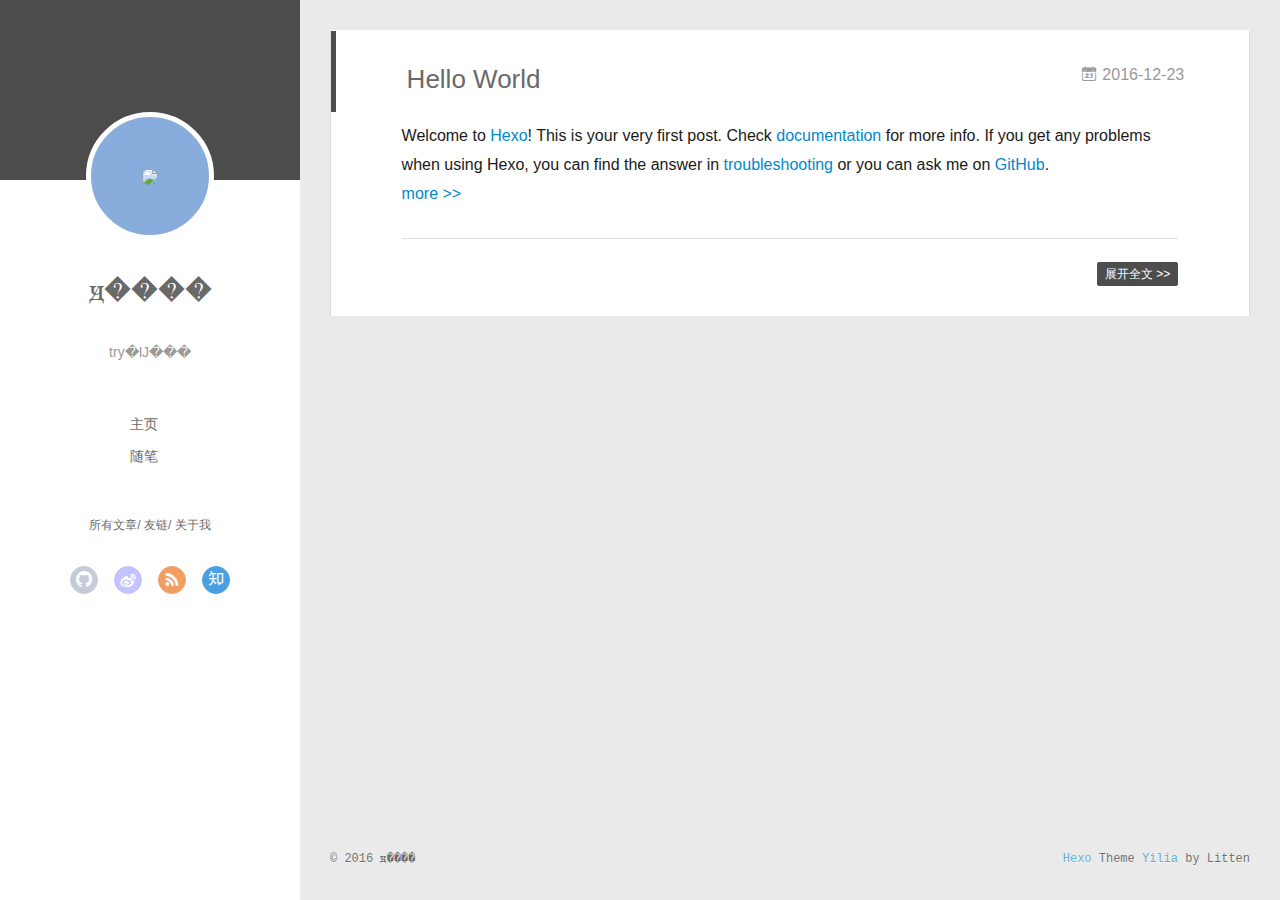
==== commit ae1661e3: "Site updated: 2016-12-25 20:29:57" ====
--- a/index.html
+++ b/index.html
@@ -38,7 +38,7 @@
 <div class="intrude-less">
 	<header id="header" class="inner">
 		<a href="/" class="profilepic">
-			<img src="null" class="js-avatar">
+			<img src="/source/uploads/avatar.png" class="js-avatar">
 		</a>
 
 		<hgroup>
@@ -103,7 +103,7 @@
 	<div class="intrude-less">
 		<header id="header" class="inner">
 			<div class="profilepic">
-				<img src="null" class="js-avatar">
+				<img src="/source/uploads/avatar.png" class="js-avatar">
 			</div>
 			<hgroup>
 			  <h1 class="header-author">ԭ����</h1>
@@ -166,16 +166,10 @@
     
     <div class="article-entry" itemprop="articleBody">
       
-        <p>Welcome to <a href="https://hexo.io/" target="_blank" rel="external">Hexo</a>! This is your very first post. Check <a href="https://hexo.io/docs/" target="_blank" rel="external">documentation</a> for more info. If you get any problems when using Hexo, you can find the answer in <a href="https://hexo.io/docs/troubleshooting.html" target="_blank" rel="external">troubleshooting</a> or you can ask me on <a href="https://github.com/hexojs/hexo/issues" target="_blank" rel="external">GitHub</a>.</p>
-<h2 id="Quick-Start"><a href="#Quick-Start" class="headerlink" title="Quick Start"></a>Quick Start</h2><h3 id="Create-a-new-post"><a href="#Create-a-new-post" class="headerlink" title="Create a new post"></a>Create a new post</h3><figure class="highlight bash"><table><tr><td class="gutter"><pre><div class="line">1</div></pre></td><td class="code"><pre><div class="line">$ hexo new <span class="string">"My New Post"</span></div></pre></td></tr></table></figure>
-<p>More info: <a href="https://hexo.io/docs/writing.html" target="_blank" rel="external">Writing</a></p>
-<h3 id="Run-server"><a href="#Run-server" class="headerlink" title="Run server"></a>Run server</h3><figure class="highlight bash"><table><tr><td class="gutter"><pre><div class="line">1</div></pre></td><td class="code"><pre><div class="line">$ hexo server</div></pre></td></tr></table></figure>
-<p>More info: <a href="https://hexo.io/docs/server.html" target="_blank" rel="external">Server</a></p>
-<h3 id="Generate-static-files"><a href="#Generate-static-files" class="headerlink" title="Generate static files"></a>Generate static files</h3><figure class="highlight bash"><table><tr><td class="gutter"><pre><div class="line">1</div></pre></td><td class="code"><pre><div class="line">$ hexo generate</div></pre></td></tr></table></figure>
-<p>More info: <a href="https://hexo.io/docs/generating.html" target="_blank" rel="external">Generating</a></p>
-<h3 id="Deploy-to-remote-sites"><a href="#Deploy-to-remote-sites" class="headerlink" title="Deploy to remote sites"></a>Deploy to remote sites</h3><figure class="highlight bash"><table><tr><td class="gutter"><pre><div class="line">1</div></pre></td><td class="code"><pre><div class="line">$ hexo deploy</div></pre></td></tr></table></figure>
-<p>More info: <a href="https://hexo.io/docs/deployment.html" target="_blank" rel="external">Deployment</a></p>
-
+        <p>Welcome to <a href="https://hexo.io/">Hexo</a>! This is your very first post. Check <a href="https://hexo.io/docs/">documentation</a> for more info. If you get any problems when using Hexo, you can find the answer in <a href="https://hexo.io/docs/troubleshooting.html">troubleshooting</a> or you can ask me on <a href="https://github.com/hexojs/hexo/issues">GitHub</a>.<br>
+        
+          <a class="article-more-a" href="/2016/12/23/hello-world/#more">more >></a>
+        
       
 
       
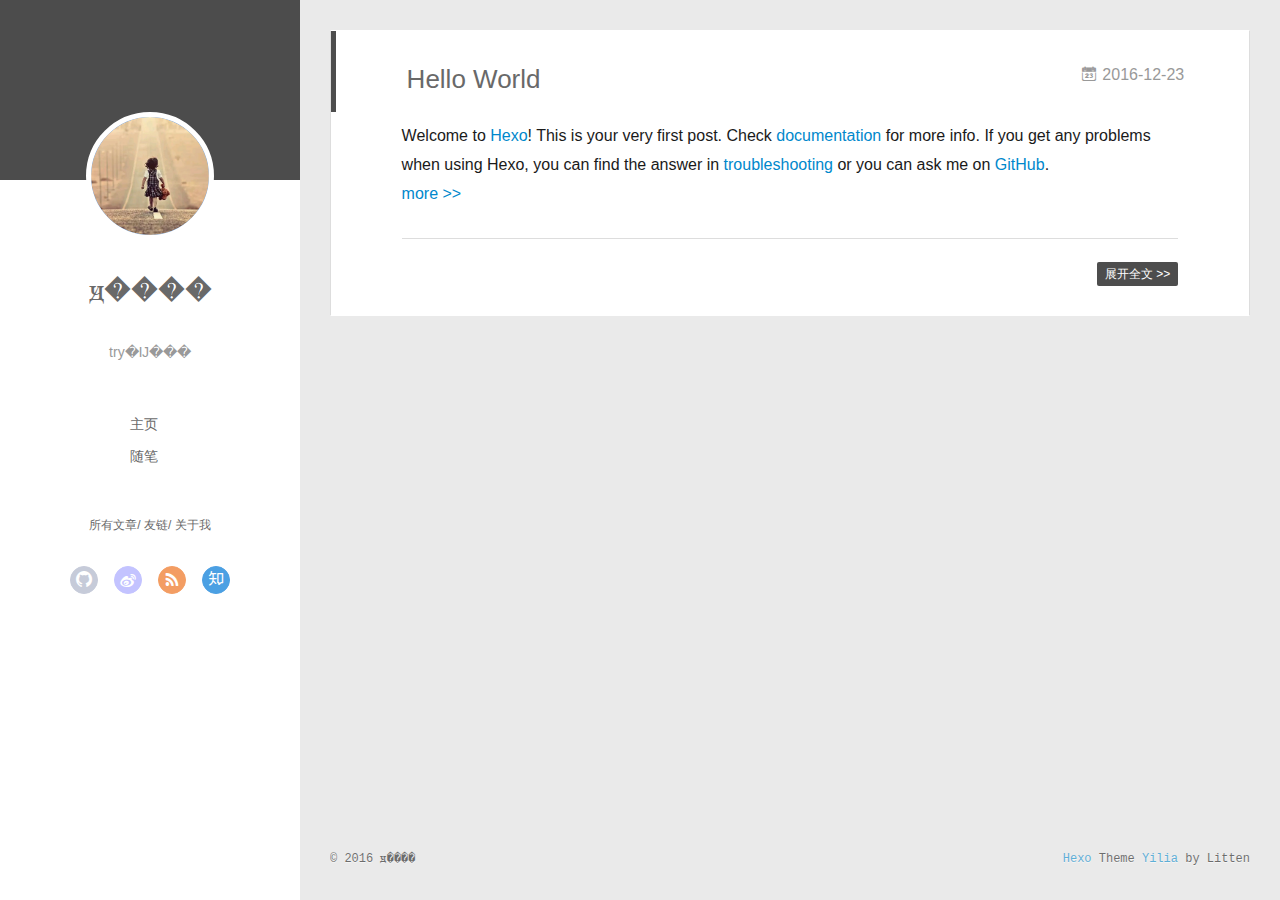
==== commit 2cdf1c16: "Site updated: 2016-12-25 20:32:52" ====
--- a/index.html
+++ b/index.html
@@ -38,7 +38,7 @@
 <div class="intrude-less">
 	<header id="header" class="inner">
 		<a href="/" class="profilepic">
-			<img src="/source/uploads/avatar.png" class="js-avatar">
+			<img src="/uploads/avatar.png" class="js-avatar">
 		</a>
 
 		<hgroup>
@@ -103,7 +103,7 @@
 	<div class="intrude-less">
 		<header id="header" class="inner">
 			<div class="profilepic">
-				<img src="/source/uploads/avatar.png" class="js-avatar">
+				<img src="/uploads/avatar.png" class="js-avatar">
 			</div>
 			<hgroup>
 			  <h1 class="header-author">ԭ����</h1>
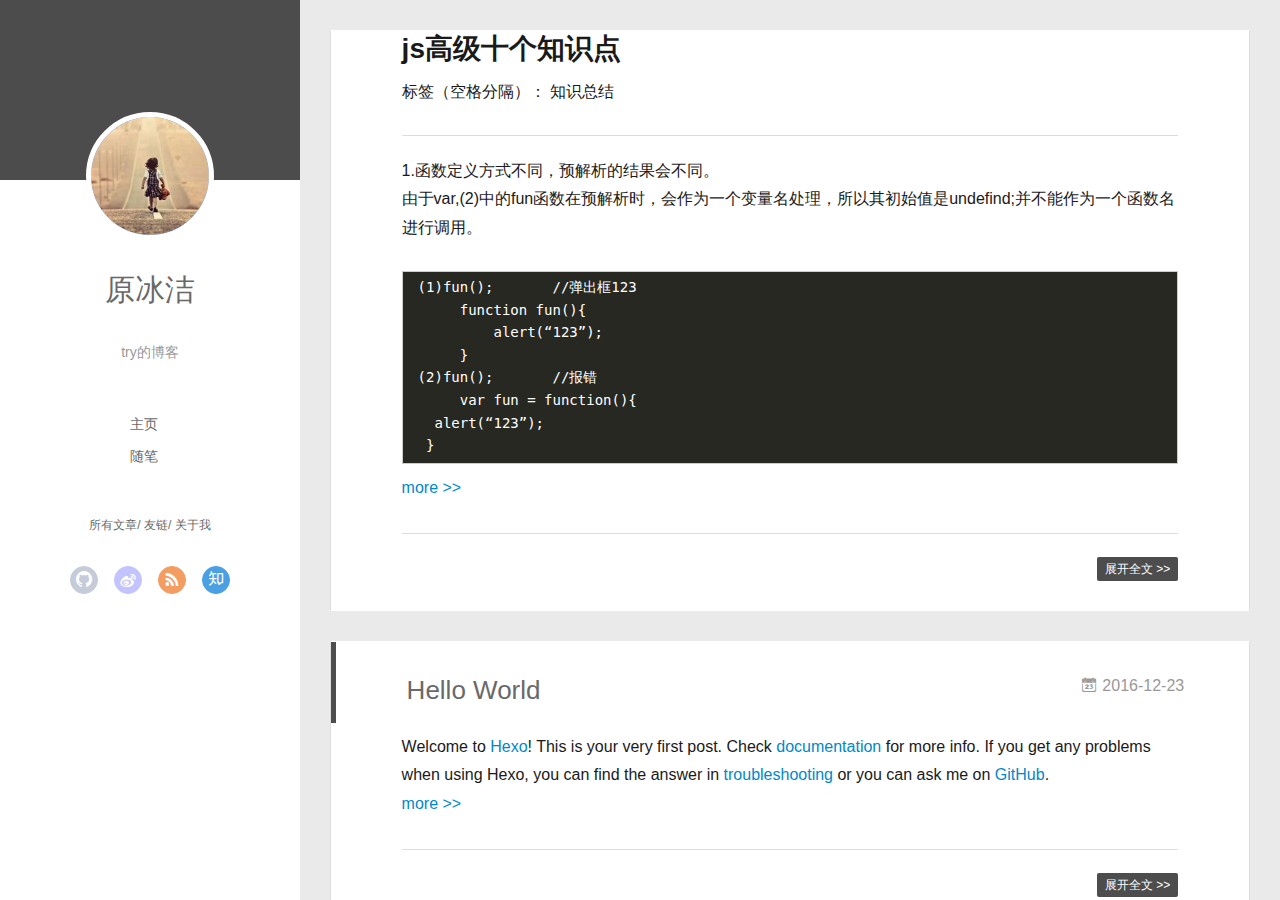
==== commit 6048ebe5: "Site updated: 2016-12-25 21:33:40" ====
--- a/index.html
+++ b/index.html
@@ -42,11 +42,11 @@
 		</a>
 
 		<hgroup>
-		  <h1 class="header-author"><a href="/">ԭ����</a></h1>
+		  <h1 class="header-author"><a href="/">原冰洁</a></h1>
 		</hgroup>
 
 		
-		<p class="header-subtitle">try�Ĳ���</p>
+		<p class="header-subtitle">try的博客</p>
 		
 
 		<nav class="header-menu">
@@ -98,7 +98,7 @@
       <nav id="mobile-nav">
   	<div class="overlay">
   		<div class="slider-trigger"><i class="icon-sort"></i></div>
-  		<h1 class="header-author js-mobile-header hide">ԭ����</h1>
+  		<h1 class="header-author js-mobile-header hide">原冰洁</h1>
   	</div>
 	<div class="intrude-less">
 		<header id="header" class="inner">
@@ -106,10 +106,10 @@
 				<img src="/uploads/avatar.png" class="js-avatar">
 			</div>
 			<hgroup>
-			  <h1 class="header-author">ԭ����</h1>
+			  <h1 class="header-author">原冰洁</h1>
 			</hgroup>
 			
-			<p class="header-subtitle">try�Ĳ���</p>
+			<p class="header-subtitle">try的博客</p>
 			
 			<nav class="header-menu">
 				<ul>
@@ -148,6 +148,55 @@
           <div id="js-content" class="content-ll">
             
   
+    <article id="post-my-first-blog" class="article article-type-post  article-index" itemscope itemprop="blogPost">
+  <div class="article-inner">
+    
+    <div class="article-entry" itemprop="articleBody">
+      
+        <h1 id="js高级十个知识点"><a href="#js高级十个知识点" class="headerlink" title="js高级十个知识点"></a>js高级十个知识点</h1><p>标签（空格分隔）： 知识总结</p>
+<hr>
+<p>1.函数定义方式不同，预解析的结果会不同。<br>由于var,(2)中的fun函数在预解析时，会作为一个变量名处理，所以其初始值是undefind;并不能作为一个函数名进行调用。</p>
+<pre><code>(1)fun();       //弹出框123                  
+     function fun(){
+         alert(“123”);
+     }
+(2)fun();       //报错
+     var fun = function(){
+  alert(“123”);
+ }
+</code></pre>
+        
+          <a class="article-more-a" href="/2016/12/25/my-first-blog/#more">more >></a>
+        
+      
+
+      
+    </div>
+    <div class="article-info article-info-index">
+      
+      
+      
+
+      
+        <p class="article-more-link">
+          <a class="article-more-a" href="/2016/12/25/my-first-blog/">展开全文 >></a>
+        </p>
+      
+
+      
+      <div class="clearfix"></div>
+    </div>
+  </div>
+</article>
+
+
+
+
+
+
+
+
+  
     <article id="post-hello-world" class="article article-type-post  article-index" itemscope itemprop="blogPost">
   <div class="article-inner">
     
@@ -209,7 +258,7 @@
   <div class="outer">
     <div id="footer-info">
     	<div class="footer-left">
-    		&copy; 2016 ԭ����
+    		&copy; 2016 原冰洁
     	</div>
       	<div class="footer-right">
       		<a href="http://hexo.io/" target="_blank">Hexo</a>  Theme <a href="https://github.com/litten/hexo-theme-yilia" target="_blank">Yilia</a> by Litten
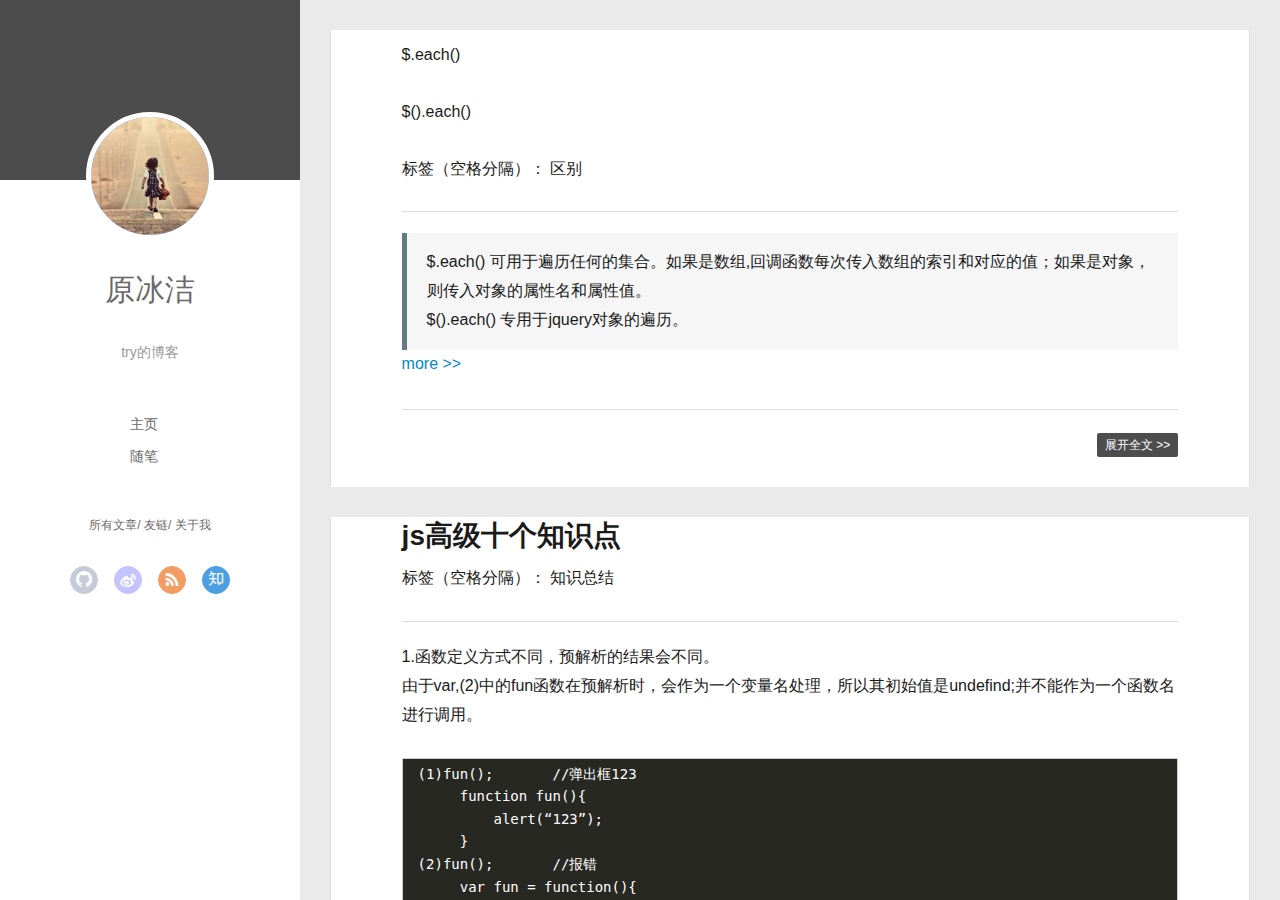
==== commit da4601b9: "Site updated: 2016-12-25 21:50:06" ====
--- a/index.html
+++ b/index.html
@@ -148,6 +148,51 @@
           <div id="js-content" class="content-ll">
             
   
+    <article id="post-$.each()和$().each() 区别" class="article article-type-post  article-index" itemscope itemprop="blogPost">
+  <div class="article-inner">
+    
+    <div class="article-entry" itemprop="articleBody">
+      
+        <h1 id=""><a href="#" class="headerlink" title=" "></a> </h1><p>$.each()</p>
+<p>$().each()</p>
+<p>标签（空格分隔）： 区别</p>
+<hr>
+<blockquote>
+<p>$.each() 可用于遍历任何的集合。如果是数组,回调函数每次传入数组的索引和对应的值；如果是对象，则传入对象的属性名和属性值。</p>
+<p>$().each() 专用于jquery对象的遍历。</p>
+</blockquote>
+        
+          <a class="article-more-a" href="/2016/12/25/$.each()和$().each() 区别/#more">more >></a>
+        
+      
+
+      
+    </div>
+    <div class="article-info article-info-index">
+      
+      
+      
+
+      
+        <p class="article-more-link">
+          <a class="article-more-a" href="/2016/12/25/$.each()和$().each() 区别/">展开全文 >></a>
+        </p>
+      
+
+      
+      <div class="clearfix"></div>
+    </div>
+  </div>
+</article>
+
+
+
+
+
+
+
+
+  
     <article id="post-my-first-blog" class="article article-type-post  article-index" itemscope itemprop="blogPost">
   <div class="article-inner">
     
@@ -215,7 +260,10 @@
     
     <div class="article-entry" itemprop="articleBody">
       
-        <p>Welcome to <a href="https://hexo.io/">Hexo</a>! This is your very first post. Check <a href="https://hexo.io/docs/">documentation</a> for more info. If you get any problems when using Hexo, you can find the answer in <a href="https://hexo.io/docs/troubleshooting.html">troubleshooting</a> or you can ask me on <a href="https://github.com/hexojs/hexo/issues">GitHub</a>.<br>
+        <p>Welcome to <a href="https://hexo.io/">Hexo</a>! This is your very first post. Check <a href="https://hexo.io/docs/">documentation</a> for more info. If you get any problems when using Hexo, you can find the answer in <a href="https://hexo.io/docs/troubleshooting.html">troubleshooting</a> or you can ask me on <a href="https://github.com/hexojs/hexo/issues">GitHub</a>.</p>
+<h2 id="Quick-Start"><a href="#Quick-Start" class="headerlink" title="Quick Start"></a>Quick Start</h2><h3 id="Create-a-new-post"><a href="#Create-a-new-post" class="headerlink" title="Create a new post"></a>Create a new post</h3><figure class="highlight bash"><table><tr><td class="gutter"><pre><div class="line">1</div></pre></td><td class="code"><pre><div class="line">$ hexo new <span class="string">"My New Post"</span></div></pre></td></tr></table></figure>
+<p>More info: <a href="https://hexo.io/docs/writing.html">Writing</a></p>
+<h3 id="Run-server"><a href="#Run-server" class="headerlink" title="Run server"></a>Run server</h3><figure class="highlight bash"><table><tr><td class="gutter"><pre><div class="line">1</div></pre></td><td class="code"><pre><div class="line">$ hexo server</div></pre></td></tr></table></figure>
         
           <a class="article-more-a" href="/2016/12/23/hello-world/#more">more >></a>
         
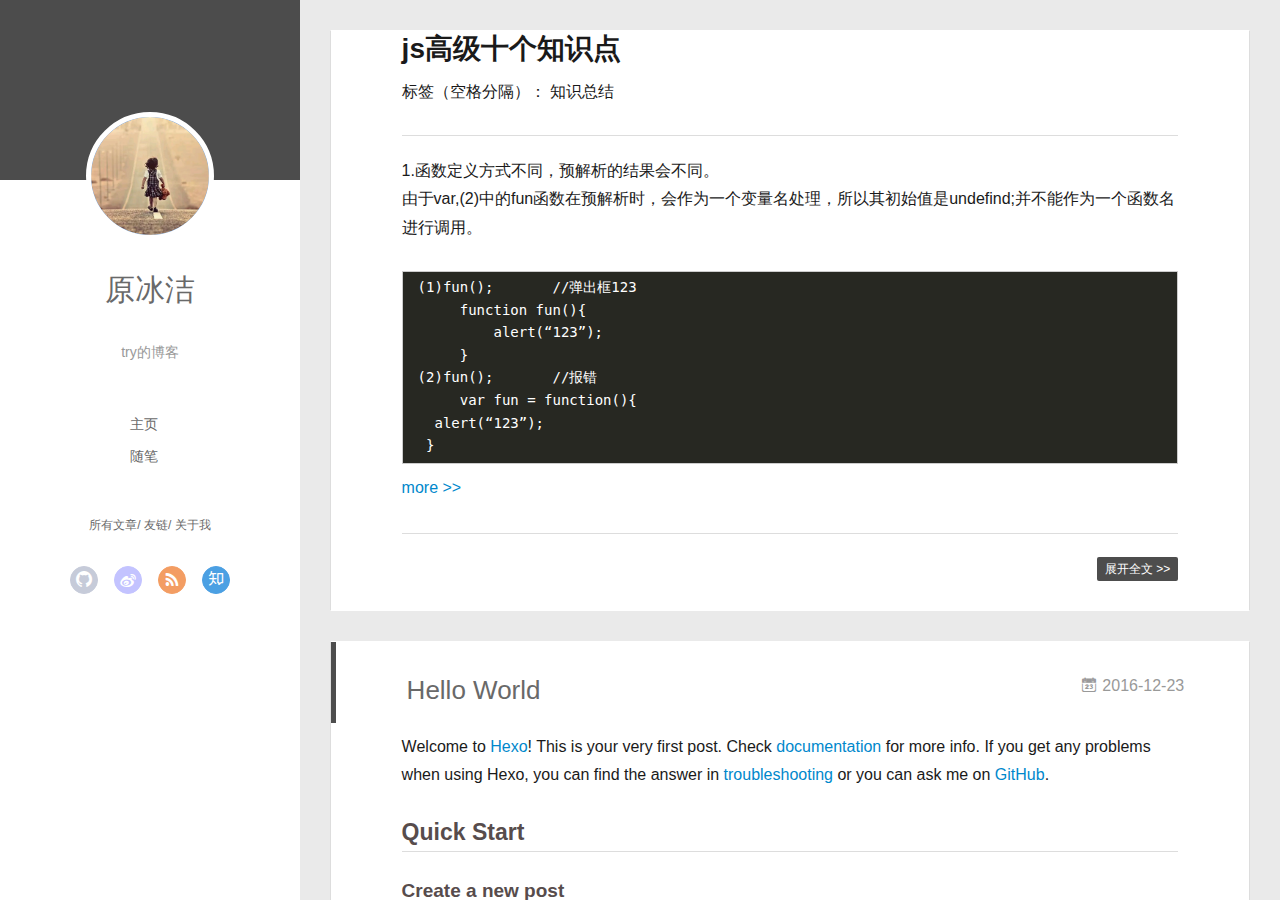
==== commit 4a3336b0: "Site updated: 2016-12-25 21:56:44" ====
--- a/index.html
+++ b/index.html
@@ -147,51 +147,6 @@
           </div>
           <div id="js-content" class="content-ll">
             
-  
-    <article id="post-$.each()和$().each() 区别" class="article article-type-post  article-index" itemscope itemprop="blogPost">
-  <div class="article-inner">
-    
-    <div class="article-entry" itemprop="articleBody">
-      
-        <h1 id=""><a href="#" class="headerlink" title=" "></a> </h1><p>$.each()</p>
-<p>$().each()</p>
-<p>标签（空格分隔）： 区别</p>
-<hr>
-<blockquote>
-<p>$.each() 可用于遍历任何的集合。如果是数组,回调函数每次传入数组的索引和对应的值；如果是对象，则传入对象的属性名和属性值。</p>
-<p>$().each() 专用于jquery对象的遍历。</p>
-</blockquote>
-        
-          <a class="article-more-a" href="/2016/12/25/$.each()和$().each() 区别/#more">more >></a>
-        
-      
-
-      
-    </div>
-    <div class="article-info article-info-index">
-      
-      
-      
-
-      
-        <p class="article-more-link">
-          <a class="article-more-a" href="/2016/12/25/$.each()和$().each() 区别/">展开全文 >></a>
-        </p>
-      
-
-      
-      <div class="clearfix"></div>
-    </div>
-  </div>
-</article>
-
-
-
-
-
-
-
-
   
     <article id="post-my-first-blog" class="article article-type-post  article-index" itemscope itemprop="blogPost">
   <div class="article-inner">
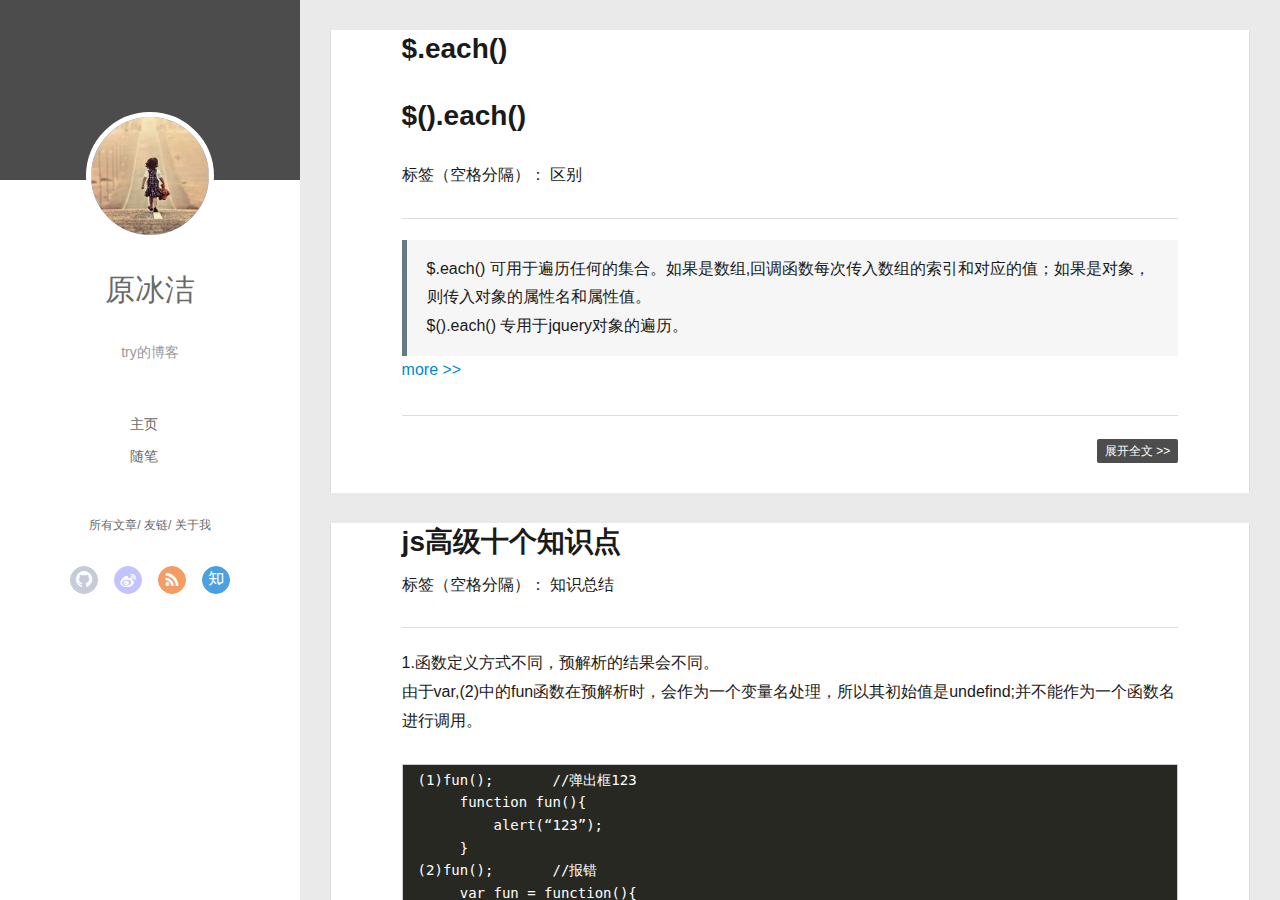
==== commit ae8b7ac2: "Site updated: 2016-12-25 21:59:54" ====
--- a/index.html
+++ b/index.html
@@ -147,6 +147,49 @@
           </div>
           <div id="js-content" class="content-ll">
             
+  
+    <article id="post-$.each()和$().each() 区别" class="article article-type-post  article-index" itemscope itemprop="blogPost">
+  <div class="article-inner">
+    
+    <div class="article-entry" itemprop="articleBody">
+      
+        <h1 id="each"><a href="#each" class="headerlink" title="$.each()"></a>$.each()</h1><h1 id="each-1"><a href="#each-1" class="headerlink" title="$().each()"></a>$().each()</h1><p>标签（空格分隔）： 区别</p>
+<hr>
+<blockquote>
+<p>$.each() 可用于遍历任何的集合。如果是数组,回调函数每次传入数组的索引和对应的值；如果是对象，则传入对象的属性名和属性值。</p>
+<p>$().each() 专用于jquery对象的遍历。</p>
+</blockquote>
+        
+          <a class="article-more-a" href="/2016/12/25/$.each()和$().each() 区别/#more">more >></a>
+        
+      
+
+      
+    </div>
+    <div class="article-info article-info-index">
+      
+      
+      
+
+      
+        <p class="article-more-link">
+          <a class="article-more-a" href="/2016/12/25/$.each()和$().each() 区别/">展开全文 >></a>
+        </p>
+      
+
+      
+      <div class="clearfix"></div>
+    </div>
+  </div>
+</article>
+
+
+
+
+
+
+
+
   
     <article id="post-my-first-blog" class="article article-type-post  article-index" itemscope itemprop="blogPost">
   <div class="article-inner">
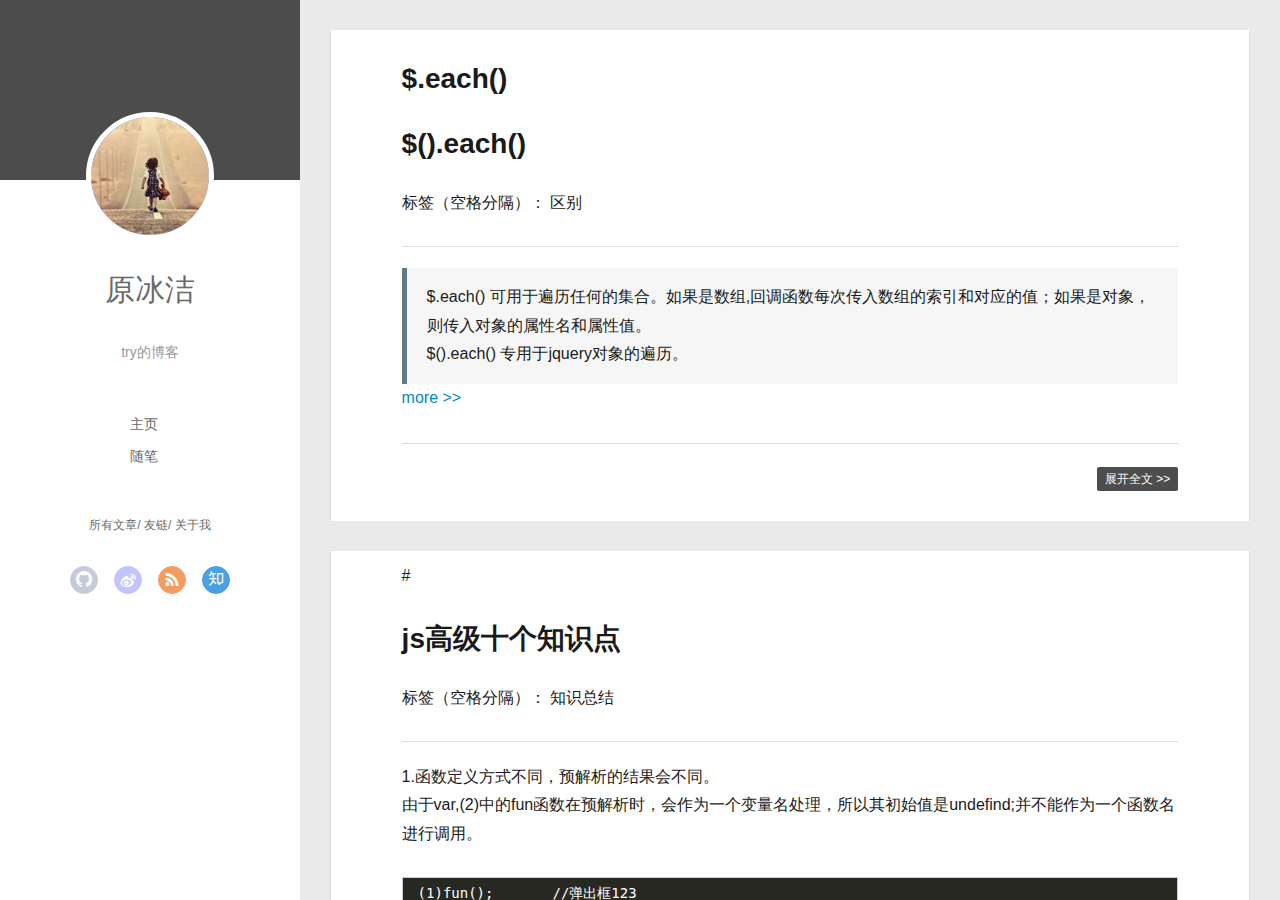
==== commit 021856a4: "Site updated: 2016-12-26 09:01:48" ====
--- a/index.html
+++ b/index.html
@@ -153,7 +153,7 @@
     
     <div class="article-entry" itemprop="articleBody">
       
-        <h1 id="each"><a href="#each" class="headerlink" title="$.each()"></a>$.each()</h1><h1 id="each-1"><a href="#each-1" class="headerlink" title="$().each()"></a>$().each()</h1><p>标签（空格分隔）： 区别</p>
+        <h1 id=""><a href="#" class="headerlink" title=" "></a> </h1><h1 id="each"><a href="#each" class="headerlink" title="$.each()"></a>$.each()</h1><h1 id="each-1"><a href="#each-1" class="headerlink" title="$().each()"></a>$().each()</h1><p>标签（空格分隔）： 区别</p>
 <hr>
 <blockquote>
 <p>$.each() 可用于遍历任何的集合。如果是数组,回调函数每次传入数组的索引和对应的值；如果是对象，则传入对象的属性名和属性值。</p>
@@ -196,7 +196,8 @@
     
     <div class="article-entry" itemprop="articleBody">
       
-        <h1 id="js高级十个知识点"><a href="#js高级十个知识点" class="headerlink" title="js高级十个知识点"></a>js高级十个知识点</h1><p>标签（空格分隔）： 知识总结</p>
+        <p>#</p>
+<h1 id="js高级十个知识点"><a href="#js高级十个知识点" class="headerlink" title="js高级十个知识点"></a>js高级十个知识点</h1><p>标签（空格分隔）： 知识总结</p>
 <hr>
 <p>1.函数定义方式不同，预解析的结果会不同。<br>由于var,(2)中的fun函数在预解析时，会作为一个变量名处理，所以其初始值是undefind;并不能作为一个函数名进行调用。</p>
 <pre><code>(1)fun();       //弹出框123                  
